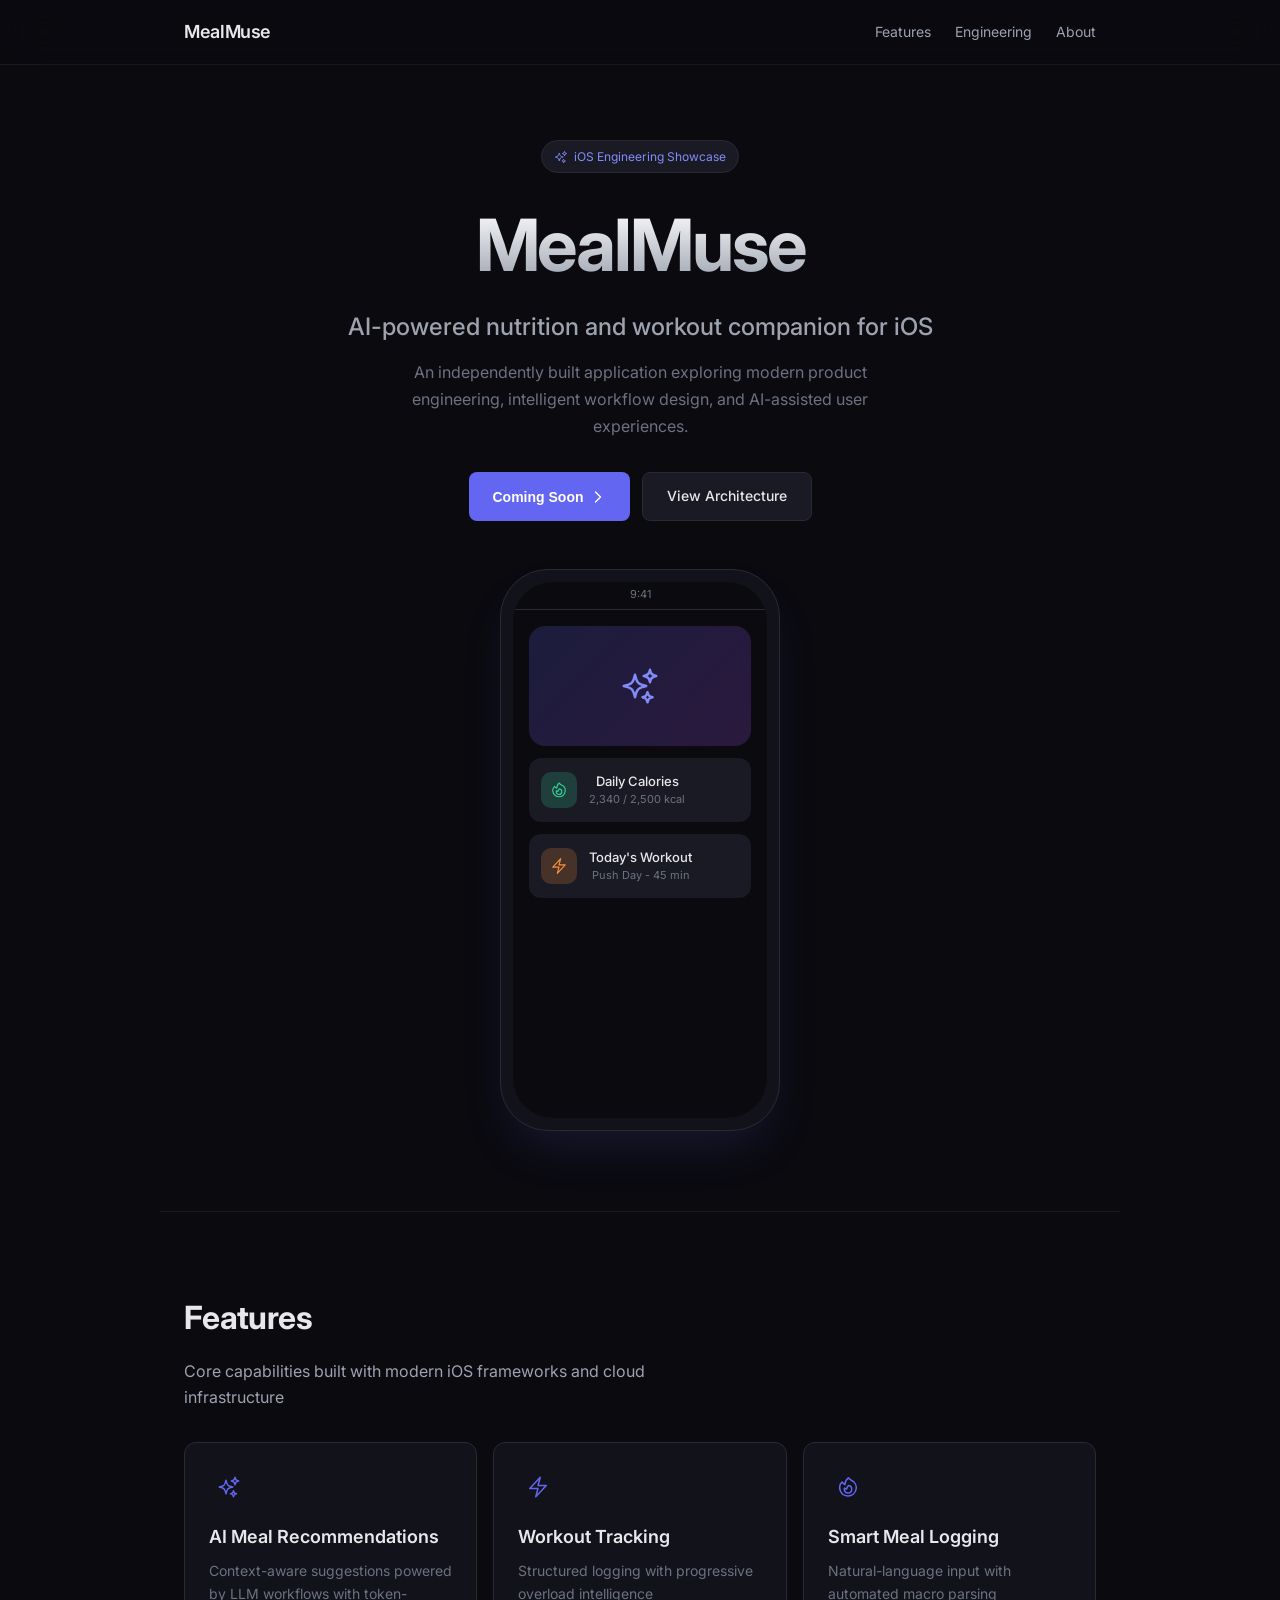
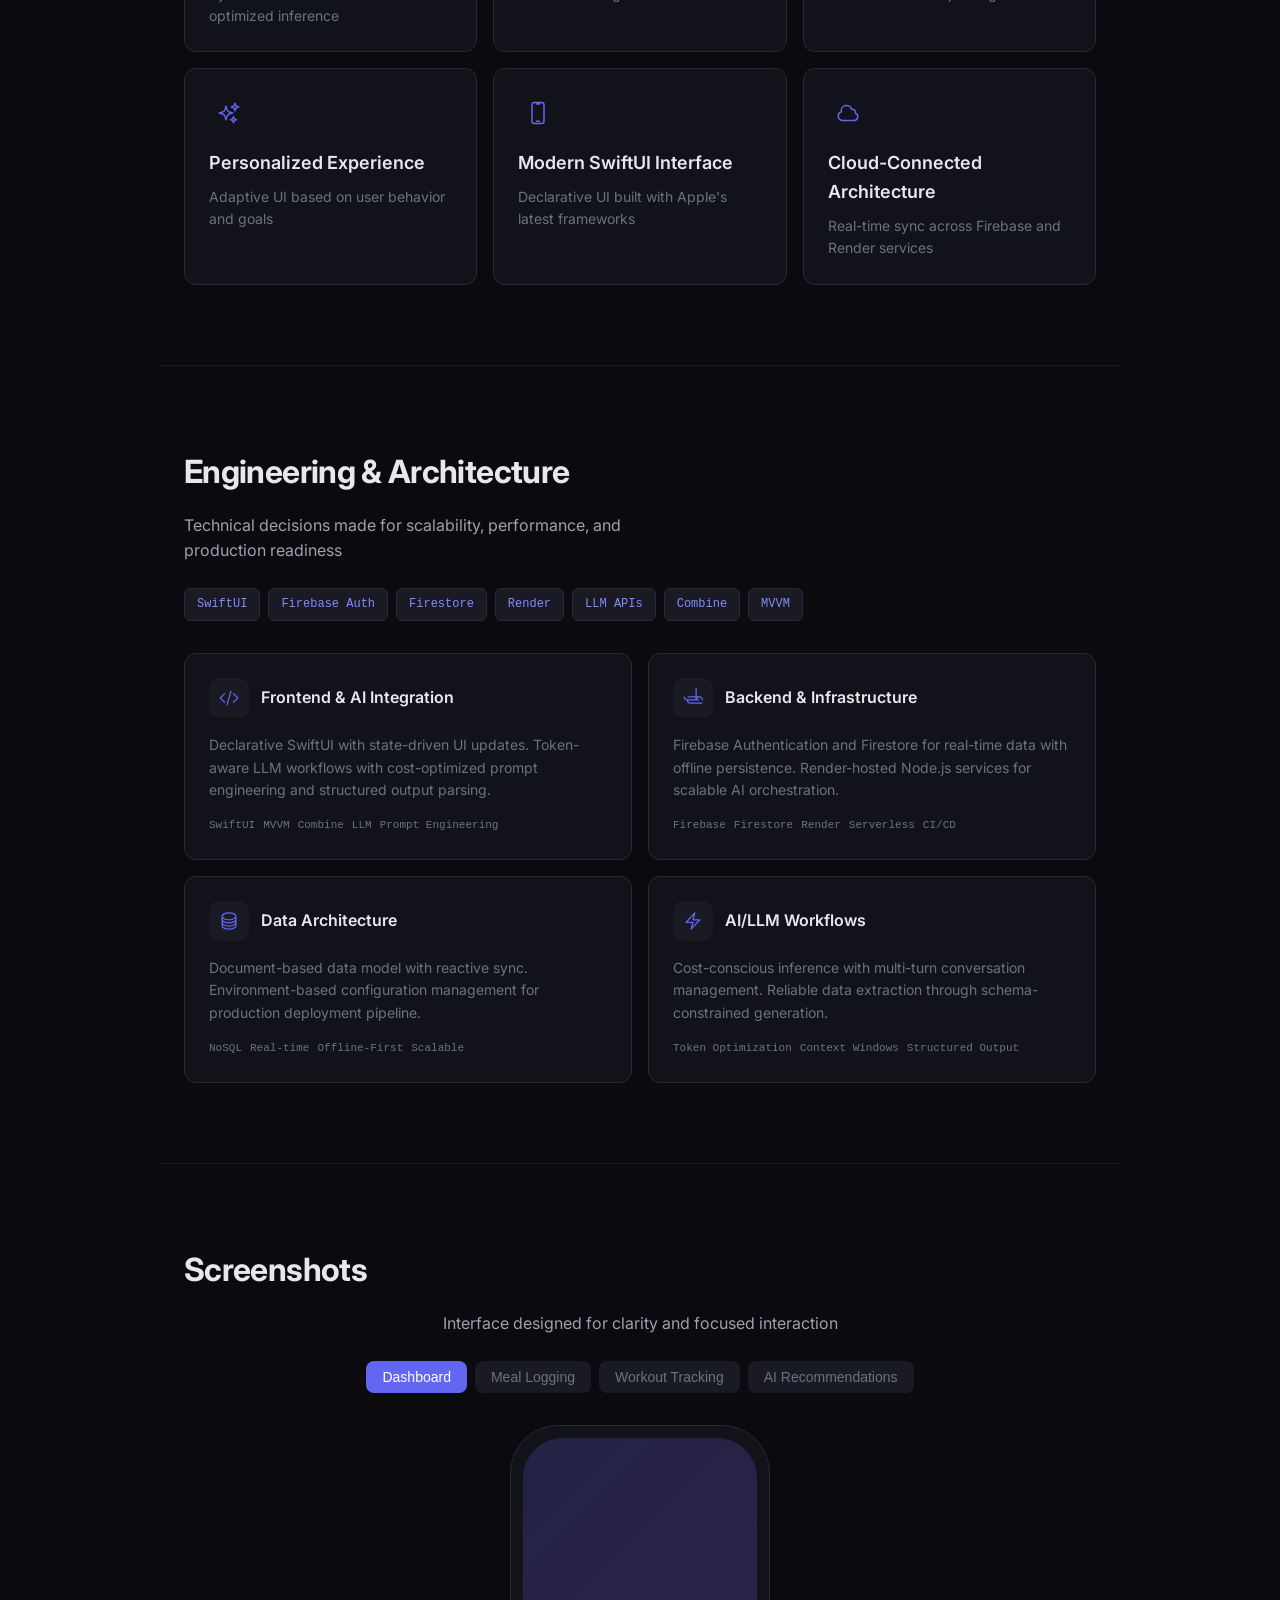
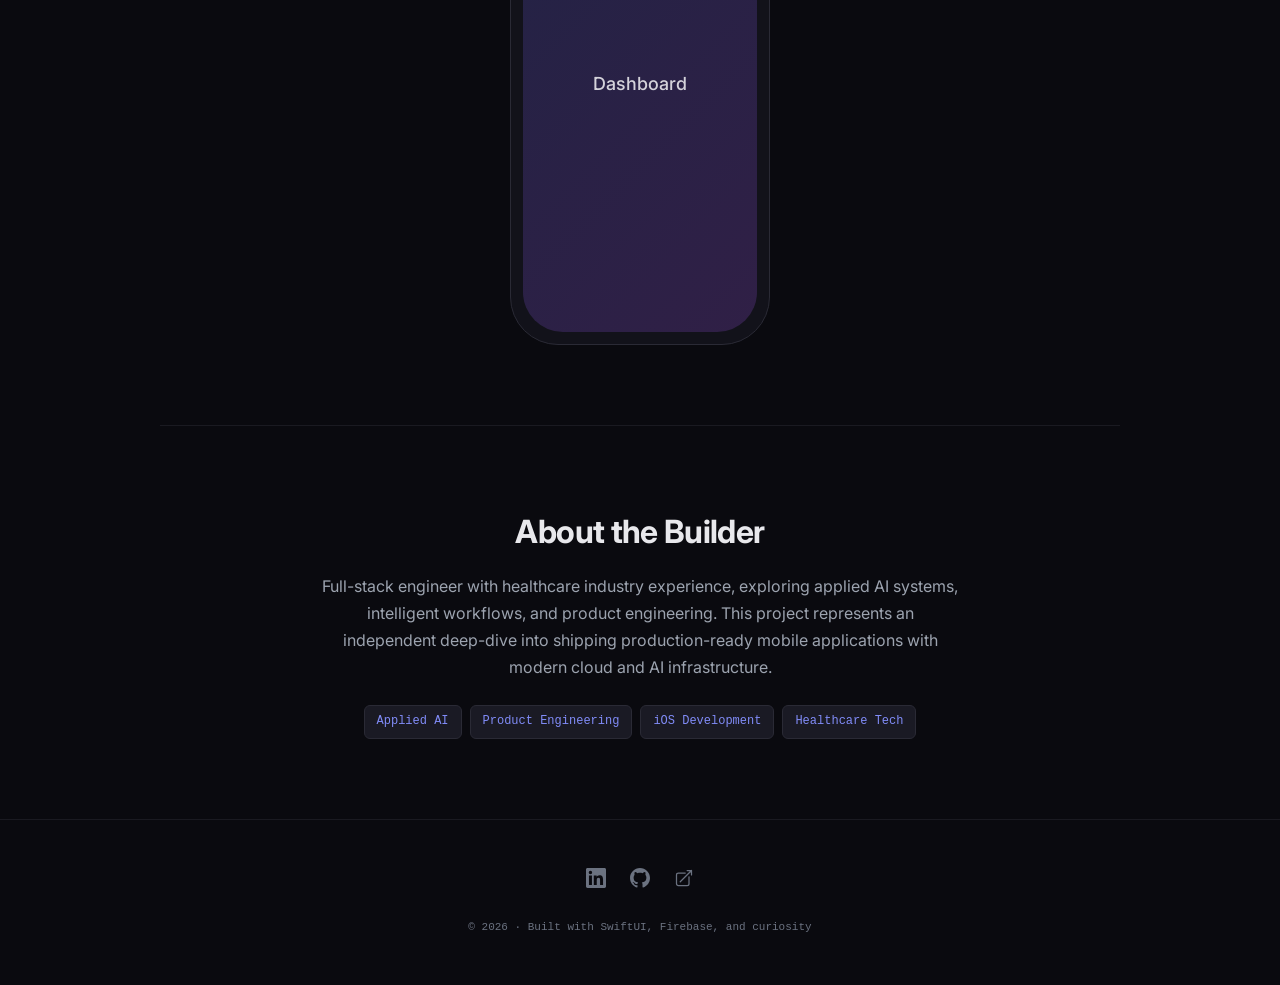
==== mealmuse-landing.html @ 0b4da457 "first commit" ====
<!DOCTYPE html>
<html lang="en">
<head>
    <meta charset="UTF-8">
    <meta name="viewport" content="width=device-width, initial-scale=1.0">
    <title>MealMuse — AI-Powered Nutrition & Workout Companion</title>
    <meta name="description" content="An independently built iOS application exploring modern product engineering, intelligent workflow design, and AI-assisted user experiences.">
    <link rel="preconnect" href="https://fonts.googleapis.com">
    <link rel="preconnect" href="https://fonts.gstatic.com" crossorigin>
    <link href="https://fonts.googleapis.com/css2?family=Inter:wght@400;500;600;700&display=swap" rel="stylesheet">
    <style>
        * {
            margin: 0;
            padding: 0;
            box-sizing: border-box;
        }

        :root {
            --bg-deep: #0A0A0F;
            --bg-surface: #12121A;
            --bg-elevated: #1A1A24;
            --border: #2A2A35;
            --border-hover: #3A3A45;
            --text-primary: #E8E8EC;
            --text-secondary: #9CA3AF;
            --text-muted: #6B7280;
            --accent: #6366F1;
            --accent-light: #818CF8;
            --accent-hover: #4F46E5;
        }

        html {
            scroll-behavior: smooth;
        }

        body {
            font-family: 'Inter', system-ui, -apple-system, sans-serif;
            background: var(--bg-deep);
            color: var(--text-primary);
            line-height: 1.6;
            -webkit-font-smoothing: antialiased;
        }

        /* Custom scrollbar */
        ::-webkit-scrollbar {
            width: 8px;
        }
        ::-webkit-scrollbar-track {
            background: var(--bg-deep);
        }
        ::-webkit-scrollbar-thumb {
            background: var(--border);
            border-radius: 4px;
        }
        ::-webkit-scrollbar-thumb:hover {
            background: var(--border-hover);
        }

        ::selection {
            background: rgba(99, 102, 241, 0.3);
            color: var(--text-primary);
        }

        /* Navigation */
        nav {
            position: fixed;
            top: 0;
            width: 100%;
            z-index: 100;
            background: rgba(10, 10, 15, 0.8);
            backdrop-filter: blur(20px);
            -webkit-backdrop-filter: blur(20px);
            border-bottom: 1px solid rgba(42, 42, 53, 0.5);
        }

        .nav-container {
            max-width: 960px;
            margin: 0 auto;
            padding: 0 24px;
            height: 64px;
            display: flex;
            align-items: center;
            justify-content: space-between;
        }

        .nav-logo {
            font-size: 18px;
            font-weight: 600;
            letter-spacing: -0.02em;
        }

        .nav-links {
            display: flex;
            gap: 24px;
        }

        .nav-links a {
            color: var(--text-secondary);
            text-decoration: none;
            font-size: 14px;
            transition: color 0.2s;
        }

        .nav-links a:hover {
            color: var(--text-primary);
        }

        /* Sections */
        section {
            padding: 80px 24px;
            max-width: 960px;
            margin: 0 auto;
        }

        .section-border {
            border-top: 1px solid rgba(42, 42, 53, 0.5);
        }

        /* Hero */
        .hero {
            padding-top: 140px;
            text-align: center;
        }

        .badge {
            display: inline-flex;
            align-items: center;
            gap: 6px;
            padding: 6px 12px;
            background: var(--bg-elevated);
            border: 1px solid var(--border);
            border-radius: 9999px;
            font-size: 12px;
            color: var(--accent-light);
            margin-bottom: 32px;
        }

        .badge svg {
            width: 14px;
            height: 14px;
        }

        h1 {
            font-size: clamp(40px, 8vw, 72px);
            font-weight: 700;
            line-height: 1.1;
            letter-spacing: -0.03em;
            margin-bottom: 24px;
            background: linear-gradient(to bottom, #fff, var(--text-secondary));
            -webkit-background-clip: text;
            -webkit-text-fill-color: transparent;
            background-clip: text;
        }

        h2 {
            font-size: clamp(24px, 5vw, 32px);
            font-weight: 700;
            margin-bottom: 16px;
            letter-spacing: -0.02em;
        }

        .subtitle {
            font-size: clamp(18px, 3vw, 24px);
            color: var(--text-secondary);
            margin-bottom: 12px;
            font-weight: 500;
        }

        .description {
            color: var(--text-muted);
            max-width: 480px;
            margin: 0 auto 32px;
            line-height: 1.7;
            font-size: 16px;
        }

        /* Buttons */
        .button-group {
            display: flex;
            gap: 12px;
            justify-content: center;
            flex-wrap: wrap;
            margin-bottom: 48px;
        }

        .btn-primary {
            display: inline-flex;
            align-items: center;
            gap: 6px;
            padding: 12px 24px;
            background: var(--accent);
            color: white;
            border: none;
            border-radius: 8px;
            font-size: 14px;
            font-weight: 600;
            cursor: pointer;
            transition: background 0.2s;
            text-decoration: none;
        }

        .btn-primary:hover {
            background: var(--accent-hover);
        }

        .btn-secondary {
            display: inline-flex;
            align-items: center;
            padding: 12px 24px;
            background: var(--bg-elevated);
            color: var(--text-primary);
            border: 1px solid var(--border);
            border-radius: 8px;
            font-size: 14px;
            font-weight: 500;
            text-decoration: none;
            transition: all 0.2s;
        }

        .btn-secondary:hover {
            background: var(--border);
        }

        /* iPhone Mockup */
        .phone-mockup {
            width: 280px;
            margin: 0 auto;
            position: relative;
        }

        .phone-frame {
            background: var(--bg-surface);
            border-radius: 48px;
            padding: 12px;
            border: 1px solid var(--border);
            box-shadow: 0 25px 50px -12px rgba(99, 102, 241, 0.15);
        }

        .phone-screen {
            background: var(--bg-deep);
            border-radius: 40px;
            overflow: hidden;
            aspect-ratio: 9/19;
            display: flex;
            flex-direction: column;
        }

        .phone-notch {
            height: 28px;
            display: flex;
            align-items: center;
            justify-content: center;
            border-bottom: 1px solid var(--border);
        }

        .phone-notch span {
            font-size: 11px;
            color: var(--text-muted);
        }

        .phone-content {
            flex: 1;
            padding: 16px;
            display: flex;
            flex-direction: column;
            gap: 12px;
        }

        .phone-card-large {
            height: 120px;
            background: linear-gradient(135deg, rgba(99, 102, 241, 0.2), rgba(168, 85, 247, 0.2));
            border-radius: 16px;
            display: flex;
            align-items: center;
            justify-content: center;
        }

        .phone-card-large svg {
            width: 40px;
            height: 40px;
            color: var(--accent-light);
        }

        .phone-card-small {
            height: 64px;
            background: var(--bg-elevated);
            border-radius: 12px;
            display: flex;
            align-items: center;
            padding: 0 12px;
            gap: 12px;
        }

        .phone-icon {
            width: 36px;
            height: 36px;
            border-radius: 10px;
            display: flex;
            align-items: center;
            justify-content: center;
        }

        .phone-icon.green {
            background: rgba(52, 211, 153, 0.2);
        }

        .phone-icon.green svg {
            color: #34D399;
        }

        .phone-icon.orange {
            background: rgba(251, 146, 60, 0.2);
        }

        .phone-icon.orange svg {
            color: #FB923C;
        }

        .phone-icon svg {
            width: 18px;
            height: 18px;
        }

        .phone-text div:first-child {
            font-size: 13px;
            font-weight: 500;
            color: var(--text-primary);
        }

        .phone-text div:last-child {
            font-size: 11px;
            color: var(--text-muted);
        }

        /* Features Grid */
        .features-grid {
            display: grid;
            grid-template-columns: repeat(auto-fit, minmax(280px, 1fr));
            gap: 16px;
            margin-top: 32px;
        }

        .feature-card {
            padding: 24px;
            background: var(--bg-surface);
            border: 1px solid var(--border);
            border-radius: 12px;
            transition: all 0.2s;
        }

        .feature-card:hover {
            background: var(--bg-elevated);
            border-color: var(--border-hover);
        }

        .feature-icon {
            width: 40px;
            height: 40px;
            display: flex;
            align-items: center;
            justify-content: center;
            color: var(--accent);
            margin-bottom: 16px;
        }

        .feature-icon svg {
            width: 24px;
            height: 24px;
        }

        .feature-card h3 {
            font-size: 18px;
            font-weight: 600;
            margin-bottom: 8px;
            color: var(--text-primary);
        }

        .feature-card p {
            font-size: 14px;
            color: var(--text-muted);
            line-height: 1.6;
        }

        /* Engineering Tags */
        .tags {
            display: flex;
            flex-wrap: wrap;
            gap: 8px;
            margin: 24px 0 32px;
        }

        .tag {
            padding: 6px 12px;
            background: var(--bg-elevated);
            border: 1px solid var(--border);
            border-radius: 6px;
            font-size: 12px;
            color: var(--accent-light);
            font-family: ui-monospace, SFMono-Regular, Menlo, Monaco, Consolas, monospace;
        }

        /* Architecture Cards */
        .arch-grid {
            display: grid;
            grid-template-columns: repeat(auto-fit, minmax(300px, 1fr));
            gap: 16px;
        }

        .arch-card {
            padding: 24px;
            background: var(--bg-surface);
            border: 1px solid var(--border);
            border-radius: 12px;
        }

        .arch-header {
            display: flex;
            align-items: center;
            gap: 12px;
            margin-bottom: 16px;
        }

        .arch-icon {
            width: 40px;
            height: 40px;
            background: var(--bg-elevated);
            border-radius: 10px;
            display: flex;
            align-items: center;
            justify-content: center;
            color: var(--accent);
        }

        .arch-icon svg {
            width: 20px;
            height: 20px;
        }

        .arch-card h3 {
            font-size: 16px;
            font-weight: 600;
        }

        .arch-card p {
            font-size: 14px;
            color: var(--text-muted);
            line-height: 1.6;
            margin-bottom: 16px;
        }

        .arch-tags {
            display: flex;
            flex-wrap: wrap;
            gap: 8px;
        }

        .arch-tags span {
            font-size: 11px;
            color: var(--text-muted);
            font-family: ui-monospace, SFMono-Regular, Menlo, Monaco, Consolas, monospace;
        }

        /* Screenshots */
        .screenshot-tabs {
            display: flex;
            flex-wrap: wrap;
            justify-content: center;
            gap: 8px;
            margin: 24px 0 32px;
        }

        .tab-btn {
            padding: 8px 16px;
            border-radius: 8px;
            font-size: 14px;
            cursor: pointer;
            transition: all 0.2s;
            border: none;
            background: var(--bg-elevated);
            color: var(--text-muted);
        }

        .tab-btn:hover {
            color: var(--text-primary);
        }

        .tab-btn.active {
            background: var(--accent);
            color: white;
        }

        .screenshot-display {
            width: 260px;
            margin: 0 auto;
        }

        .screenshot-display .phone-frame {
            box-shadow: none;
        }

        .screenshot-screen {
            background: var(--bg-deep);
            border-radius: 40px;
            aspect-ratio: 9/19;
            display: flex;
            align-items: center;
            justify-content: center;
            transition: all 0.3s;
        }

        .screenshot-label {
            font-size: 18px;
            font-weight: 500;
            color: rgba(255, 255, 255, 0.8);
        }

        /* About */
        .about-content {
            max-width: 640px;
            margin: 0 auto;
            text-align: center;
        }

        .about-tags {
            display: flex;
            flex-wrap: wrap;
            justify-content: center;
            gap: 8px;
            margin-top: 24px;
        }

        /* Footer */
        footer {
            padding: 48px 24px;
            border-top: 1px solid rgba(42, 42, 53, 0.5);
        }

        .footer-content {
            max-width: 960px;
            margin: 0 auto;
            display: flex;
            flex-direction: column;
            align-items: center;
            gap: 24px;
        }

        .footer-links {
            display: flex;
            gap: 24px;
        }

        .footer-links a {
            color: var(--text-muted);
            transition: color 0.2s;
        }

        .footer-links a:hover {
            color: var(--text-primary);
        }

        .footer-links svg {
            width: 20px;
            height: 20px;
        }

        .copyright {
            font-size: 11px;
            color: var(--text-muted);
            font-family: ui-monospace, SFMono-Regular, Menlo, Monaco, Consolas, monospace;
        }

        /* Animations */
        .fade-in {
            opacity: 0;
            transform: translateY(20px);
            animation: fadeInUp 0.6s ease forwards;
        }

        .fade-in-delay-1 { animation-delay: 0.1s; }
        .fade-in-delay-2 { animation-delay: 0.2s; }
        .fade-in-delay-3 { animation-delay: 0.3s; }
        .fade-in-delay-4 { animation-delay: 0.4s; }

        @keyframes fadeInUp {
            to {
                opacity: 1;
                transform: translateY(0);
            }
        }

        /* Scroll reveal */
        .reveal {
            opacity: 0;
            transform: translateY(30px);
            transition: all 0.6s ease;
        }

        .reveal.visible {
            opacity: 1;
            transform: translateY(0);
        }

        /* Responsive */
        @media (max-width: 640px) {
            .nav-links {
                display: none;
            }

            .features-grid {
                grid-template-columns: 1fr;
            }

            .arch-grid {
                grid-template-columns: 1fr;
            }

            .button-group {
                flex-direction: column;
                align-items: center;
            }

            .btn-primary, .btn-secondary {
                width: 100%;
                max-width: 280px;
                justify-content: center;
            }
        }
    </style>
</head>
<body>
    <!-- Navigation -->
    <nav>
        <div class="nav-container">
            <span class="nav-logo">MealMuse</span>
            <div class="nav-links">
                <a href="#features">Features</a>
                <a href="#engineering">Engineering</a>
                <a href="#about">About</a>
            </div>
        </div>
    </nav>

    <!-- Hero Section -->
    <section class="hero">
        <div class="badge fade-in">
            <svg xmlns="http://www.w3.org/2000/svg" fill="none" viewBox="0 0 24 24" stroke-width="1.5" stroke="currentColor">
                <path stroke-linecap="round" stroke-linejoin="round" d="M9.813 15.904L9 18.75l-.813-2.846a4.5 4.5 0 00-3.09-3.09L2.25 12l2.846-.813a4.5 4.5 0 003.09-3.09L9 5.25l.813 2.846a4.5 4.5 0 003.09 3.09L15.75 12l-2.846.813a4.5 4.5 0 00-3.09 3.09zM18.259 8.715L18 9.75l-.259-1.035a3.375 3.375 0 00-2.455-2.456L14.25 6l1.036-.259a3.375 3.375 0 002.455-2.456L18 2.25l.259 1.035a3.375 3.375 0 002.455 2.456L21.75 6l-1.036.259a3.375 3.375 0 00-2.455 2.456zM16.894 20.567L16.5 21.75l-.394-1.183a2.25 2.25 0 00-1.423-1.423L13.5 18.75l1.183-.394a2.25 2.25 0 001.423-1.423l.394-1.183.394 1.183a2.25 2.25 0 001.423 1.423l1.183.394-1.183.394a2.25 2.25 0 00-1.423 1.423z" />
            </svg>
            <span>iOS Engineering Showcase</span>
        </div>

        <h1 class="fade-in fade-in-delay-1">MealMuse</h1>

        <p class="subtitle fade-in fade-in-delay-2">AI-powered nutrition and workout companion for iOS</p>

        <p class="description fade-in fade-in-delay-3">
            An independently built application exploring modern product engineering, 
            intelligent workflow design, and AI-assisted user experiences.
        </p>

        <div class="button-group fade-in fade-in-delay-4">
            <button class="btn-primary">
                Coming Soon
                <svg xmlns="http://www.w3.org/2000/svg" fill="none" viewBox="0 0 24 24" stroke-width="2" stroke="currentColor" style="width:16px;height:16px;">
                    <path stroke-linecap="round" stroke-linejoin="round" d="M8.25 4.5l7.5 7.5-7.5 7.5" />
                </svg>
            </button>
            <a href="#engineering" class="btn-secondary">View Architecture</a>
        </div>

        <!-- iPhone Mockup -->
        <div class="phone-mockup fade-in fade-in-delay-4">
            <div class="phone-frame">
                <div class="phone-screen">
                    <div class="phone-notch">
                        <span>9:41</span>
                    </div>
                    <div class="phone-content">
                        <div class="phone-card-large">
                            <svg xmlns="http://www.w3.org/2000/svg" fill="none" viewBox="0 0 24 24" stroke-width="1.5" stroke="currentColor">
                                <path stroke-linecap="round" stroke-linejoin="round" d="M9.813 15.904L9 18.75l-.813-2.846a4.5 4.5 0 00-3.09-3.09L2.25 12l2.846-.813a4.5 4.5 0 003.09-3.09L9 5.25l.813 2.846a4.5 4.5 0 003.09 3.09L15.75 12l-2.846.813a4.5 4.5 0 00-3.09 3.09zM18.259 8.715L18 9.75l-.259-1.035a3.375 3.375 0 00-2.455-2.456L14.25 6l1.036-.259a3.375 3.375 0 002.455-2.456L18 2.25l.259 1.035a3.375 3.375 0 002.455 2.456L21.75 6l-1.036.259a3.375 3.375 0 00-2.455 2.456zM16.894 20.567L16.5 21.75l-.394-1.183a2.25 2.25 0 00-1.423-1.423L13.5 18.75l1.183-.394a2.25 2.25 0 001.423-1.423l.394-1.183.394 1.183a2.25 2.25 0 001.423 1.423l1.183.394-1.183.394a2.25 2.25 0 00-1.423 1.423z" />
                            </svg>
                        </div>
                        <div class="phone-card-small">
                            <div class="phone-icon green">
                                <svg xmlns="http://www.w3.org/2000/svg" fill="none" viewBox="0 0 24 24" stroke-width="1.5" stroke="currentColor">
                                    <path stroke-linecap="round" stroke-linejoin="round" d="M15.362 5.214A8.252 8.252 0 0112 21 8.25 8.25 0 016.038 7.048 8.287 8.287 0 009 9.6a8.983 8.983 0 013.361-6.867 8.21 8.21 0 003 2.48z" />
                                    <path stroke-linecap="round" stroke-linejoin="round" d="M12 18a3.75 3.75 0 00.495-7.467 5.99 5.99 0 00-1.925 3.546 5.974 5.974 0 01-2.133-1A3.75 3.75 0 0012 18z" />
                                </svg>
                            </div>
                            <div class="phone-text">
                                <div>Daily Calories</div>
                                <div>2,340 / 2,500 kcal</div>
                            </div>
                        </div>
                        <div class="phone-card-small">
                            <div class="phone-icon orange">
                                <svg xmlns="http://www.w3.org/2000/svg" fill="none" viewBox="0 0 24 24" stroke-width="1.5" stroke="currentColor">
                                    <path stroke-linecap="round" stroke-linejoin="round" d="M3.75 13.5l10.5-11.25L12 10.5h8.25L9.75 21.75 12 13.5H3.75z" />
                                </svg>
                            </div>
                            <div class="phone-text">
                                <div>Today's Workout</div>
                                <div>Push Day - 45 min</div>
                            </div>
                        </div>
                    </div>
                </div>
            </div>
        </div>
    </section>

    <!-- Features Section -->
    <section id="features" class="section-border reveal">
        <h2>Features</h2>
        <p style="color: var(--text-secondary); max-width: 480px;">
            Core capabilities built with modern iOS frameworks and cloud infrastructure
        </p>

        <div class="features-grid">
            <div class="feature-card">
                <div class="feature-icon">
                    <svg xmlns="http://www.w3.org/2000/svg" fill="none" viewBox="0 0 24 24" stroke-width="1.5" stroke="currentColor">
                        <path stroke-linecap="round" stroke-linejoin="round" d="M9.813 15.904L9 18.75l-.813-2.846a4.5 4.5 0 00-3.09-3.09L2.25 12l2.846-.813a4.5 4.5 0 003.09-3.09L9 5.25l.813 2.846a4.5 4.5 0 003.09 3.09L15.75 12l-2.846.813a4.5 4.5 0 00-3.09 3.09zM18.259 8.715L18 9.75l-.259-1.035a3.375 3.375 0 00-2.455-2.456L14.25 6l1.036-.259a3.375 3.375 0 002.455-2.456L18 2.25l.259 1.035a3.375 3.375 0 002.455 2.456L21.75 6l-1.036.259a3.375 3.375 0 00-2.455 2.456zM16.894 20.567L16.5 21.75l-.394-1.183a2.25 2.25 0 00-1.423-1.423L13.5 18.75l1.183-.394a2.25 2.25 0 001.423-1.423l.394-1.183.394 1.183a2.25 2.25 0 001.423 1.423l1.183.394-1.183.394a2.25 2.25 0 00-1.423 1.423z" />
                    </svg>
                </div>
                <h3>AI Meal Recommendations</h3>
                <p>Context-aware suggestions powered by LLM workflows with token-optimized inference</p>
            </div>

            <div class="feature-card">
                <div class="feature-icon">
                    <svg xmlns="http://www.w3.org/2000/svg" fill="none" viewBox="0 0 24 24" stroke-width="1.5" stroke="currentColor">
                        <path stroke-linecap="round" stroke-linejoin="round" d="M3.75 13.5l10.5-11.25L12 10.5h8.25L9.75 21.75 12 13.5H3.75z" />
                    </svg>
                </div>
                <h3>Workout Tracking</h3>
                <p>Structured logging with progressive overload intelligence</p>
            </div>

            <div class="feature-card">
                <div class="feature-icon">
                    <svg xmlns="http://www.w3.org/2000/svg" fill="none" viewBox="0 0 24 24" stroke-width="1.5" stroke="currentColor">
                        <path stroke-linecap="round" stroke-linejoin="round" d="M15.362 5.214A8.252 8.252 0 0112 21 8.25 8.25 0 016.038 7.048 8.287 8.287 0 009 9.6a8.983 8.983 0 013.361-6.867 8.21 8.21 0 003 2.48z" />
                        <path stroke-linecap="round" stroke-linejoin="round" d="M12 18a3.75 3.75 0 00.495-7.467 5.99 5.99 0 00-1.925 3.546 5.974 5.974 0 01-2.133-1A3.75 3.75 0 0012 18z" />
                    </svg>
                </div>
                <h3>Smart Meal Logging</h3>
                <p>Natural-language input with automated macro parsing</p>
            </div>

            <div class="feature-card">
                <div class="feature-icon">
                    <svg xmlns="http://www.w3.org/2000/svg" fill="none" viewBox="0 0 24 24" stroke-width="1.5" stroke="currentColor">
                        <path stroke-linecap="round" stroke-linejoin="round" d="M9.813 15.904L9 18.75l-.813-2.846a4.5 4.5 0 00-3.09-3.09L2.25 12l2.846-.813a4.5 4.5 0 003.09-3.09L9 5.25l.813 2.846a4.5 4.5 0 003.09 3.09L15.75 12l-2.846.813a4.5 4.5 0 00-3.09 3.09zM18.259 8.715L18 9.75l-.259-1.035a3.375 3.375 0 00-2.455-2.456L14.25 6l1.036-.259a3.375 3.375 0 002.455-2.456L18 2.25l.259 1.035a3.375 3.375 0 002.455 2.456L21.75 6l-1.036.259a3.375 3.375 0 00-2.455 2.456zM16.894 20.567L16.5 21.75l-.394-1.183a2.25 2.25 0 00-1.423-1.423L13.5 18.75l1.183-.394a2.25 2.25 0 001.423-1.423l.394-1.183.394 1.183a2.25 2.25 0 001.423 1.423l1.183.394-1.183.394a2.25 2.25 0 00-1.423 1.423z" />
                    </svg>
                </div>
                <h3>Personalized Experience</h3>
                <p>Adaptive UI based on user behavior and goals</p>
            </div>

            <div class="feature-card">
                <div class="feature-icon">
                    <svg xmlns="http://www.w3.org/2000/svg" fill="none" viewBox="0 0 24 24" stroke-width="1.5" stroke="currentColor">
                        <path stroke-linecap="round" stroke-linejoin="round" d="M10.5 1.5H8.25A2.25 2.25 0 006 3.75v16.5a2.25 2.25 0 002.25 2.25h7.5A2.25 2.25 0 0018 20.25V3.75a2.25 2.25 0 00-2.25-2.25H13.5m-3 0V3h3V1.5m-3 0h3m-3 18.75h3" />
                    </svg>
                </div>
                <h3>Modern SwiftUI Interface</h3>
                <p>Declarative UI built with Apple's latest frameworks</p>
            </div>

            <div class="feature-card">
                <div class="feature-icon">
                    <svg xmlns="http://www.w3.org/2000/svg" fill="none" viewBox="0 0 24 24" stroke-width="1.5" stroke="currentColor">
                        <path stroke-linecap="round" stroke-linejoin="round" d="M2.25 15a4.5 4.5 0 004.5 4.5H18a3.75 3.75 0 001.332-7.257 3 3 0 00-3.758-3.848 5.25 5.25 0 00-10.233 2.33A4.502 4.502 0 002.25 15z" />
                    </svg>
                </div>
                <h3>Cloud-Connected Architecture</h3>
                <p>Real-time sync across Firebase and Render services</p>
            </div>
        </div>
    </section>

    <!-- Engineering Section -->
    <section id="engineering" class="section-border reveal">
        <h2>Engineering & Architecture</h2>
        <p style="color: var(--text-secondary); max-width: 480px; margin-bottom: 24px;">
            Technical decisions made for scalability, performance, and production readiness
        </p>

        <div class="tags">
            <span class="tag">SwiftUI</span>
            <span class="tag">Firebase Auth</span>
            <span class="tag">Firestore</span>
            <span class="tag">Render</span>
            <span class="tag">LLM APIs</span>
            <span class="tag">Combine</span>
            <span class="tag">MVVM</span>
        </div>

        <div class="arch-grid">
            <div class="arch-card">
                <div class="arch-header">
                    <div class="arch-icon">
                        <svg xmlns="http://www.w3.org/2000/svg" fill="none" viewBox="0 0 24 24" stroke-width="1.5" stroke="currentColor">
                            <path stroke-linecap="round" stroke-linejoin="round" d="M17.25 6.75L22.5 12l-5.25 5.25m-10.5 0L1.5 12l5.25-5.25m7.5-3l-4.5 16.5" />
                        </svg>
                    </div>
                    <h3>Frontend & AI Integration</h3>
                </div>
                <p>Declarative SwiftUI with state-driven UI updates. Token-aware LLM workflows with cost-optimized prompt engineering and structured output parsing.</p>
                <div class="arch-tags">
                    <span>SwiftUI</span>
                    <span>MVVM</span>
                    <span>Combine</span>
                    <span>LLM</span>
                    <span>Prompt Engineering</span>
                </div>
            </div>

            <div class="arch-card">
                <div class="arch-header">
                    <div class="arch-icon">
                        <svg xmlns="http://www.w3.org/2000/svg" fill="none" viewBox="0 0 24 24" stroke-width="1.5" stroke="currentColor">
                            <path stroke-linecap="round" stroke-linejoin="round" d="M5.25 14.25h13.5m-13.5 0a3.75 3.75 0 01-3.75-3.75M5.25 14.25a3.75 3.75 0 003.75 3.75m0 0h13.5m-13.5 0a3.75 3.75 0 01-3.75-3.75m18 0a3.75 3.75 0 00-3.75-3.75m0 0h-13.5m13.5 0a3.75 3.75 0 00-3.75 3.75m0 0v-13.5" />
                        </svg>
                    </div>
                    <h3>Backend & Infrastructure</h3>
                </div>
                <p>Firebase Authentication and Firestore for real-time data with offline persistence. Render-hosted Node.js services for scalable AI orchestration.</p>
                <div class="arch-tags">
                    <span>Firebase</span>
                    <span>Firestore</span>
                    <span>Render</span>
                    <span>Serverless</span>
                    <span>CI/CD</span>
                </div>
            </div>

            <div class="arch-card">
                <div class="arch-header">
                    <div class="arch-icon">
                        <svg xmlns="http://www.w3.org/2000/svg" fill="none" viewBox="0 0 24 24" stroke-width="1.5" stroke="currentColor">
                            <path stroke-linecap="round" stroke-linejoin="round" d="M20.25 6.375c0 2.278-3.694 4.125-8.25 4.125S3.75 8.653 3.75 6.375m16.5 0c0-2.278-3.694-4.125-8.25-4.125S3.75 4.097 3.75 6.375m16.5 0v11.25c0 2.278-3.694 4.125-8.25 4.125s-8.25-1.847-8.25-4.125V6.375m16.5 0v3.75m-16.5-3.75v3.75m16.5 0v3.75C20.25 16.153 16.556 18 12 18s-8.25-1.847-8.25-4.125v-3.75m16.5 0c0 2.278-3.694 4.125-8.25 4.125s-8.25-1.847-8.25-4.125" />
                        </svg>
                    </div>
                    <h3>Data Architecture</h3>
                </div>
                <p>Document-based data model with reactive sync. Environment-based configuration management for production deployment pipeline.</p>
                <div class="arch-tags">
                    <span>NoSQL</span>
                    <span>Real-time</span>
                    <span>Offline-First</span>
                    <span>Scalable</span>
                </div>
            </div>

            <div class="arch-card">
                <div class="arch-header">
                    <div class="arch-icon">
                        <svg xmlns="http://www.w3.org/2000/svg" fill="none" viewBox="0 0 24 24" stroke-width="1.5" stroke="currentColor">
                            <path stroke-linecap="round" stroke-linejoin="round" d="M3.75 13.5l10.5-11.25L12 10.5h8.25L9.75 21.75 12 13.5H3.75z" />
                        </svg>
                    </div>
                    <h3>AI/LLM Workflows</h3>
                </div>
                <p>Cost-conscious inference with multi-turn conversation management. Reliable data extraction through schema-constrained generation.</p>
                <div class="arch-tags">
                    <span>Token Optimization</span>
                    <span>Context Windows</span>
                    <span>Structured Output</span>
                </div>
            </div>
        </div>
    </section>

    <!-- Screenshots Section -->
    <section class="section-border reveal">
        <h2>Screenshots</h2>
        <p style="color: var(--text-secondary); text-align: center; margin-bottom: 24px;">
            Interface designed for clarity and focused interaction
        </p>

        <div class="screenshot-tabs">
            <button class="tab-btn active" onclick="showScreenshot(0, this)">Dashboard</button>
            <button class="tab-btn" onclick="showScreenshot(1, this)">Meal Logging</button>
            <button class="tab-btn" onclick="showScreenshot(2, this)">Workout Tracking</button>
            <button class="tab-btn" onclick="showScreenshot(3, this)">AI Recommendations</button>
        </div>

        <div class="screenshot-display">
            <div class="phone-frame">
                <div id="screenshot-screen" class="screenshot-screen" style="background: linear-gradient(135deg, rgba(99, 102, 241, 0.2), rgba(168, 85, 247, 0.2));">
                    <span id="screenshot-label" class="screenshot-label">Dashboard</span>
                </div>
            </div>
        </div>
    </section>

    <!-- About Section -->
    <section id="about" class="section-border reveal">
        <div class="about-content">
            <h2>About the Builder</h2>
            <p style="color: var(--text-secondary); line-height: 1.7; margin-bottom: 24px;">
                Full-stack engineer with healthcare industry experience, exploring applied AI systems, 
                intelligent workflows, and product engineering. This project represents an independent 
                deep-dive into shipping production-ready mobile applications with modern cloud and AI infrastructure.
            </p>
            <div class="about-tags">
                <span class="tag">Applied AI</span>
                <span class="tag">Product Engineering</span>
                <span class="tag">iOS Development</span>
                <span class="tag">Healthcare Tech</span>
            </div>
        </div>
    </section>

    <!-- Footer -->
    <footer>
        <div class="footer-content">
            <div class="footer-links">
                <a href="#" aria-label="LinkedIn">
                    <svg xmlns="http://www.w3.org/2000/svg" fill="currentColor" viewBox="0 0 24 24">
                        <path d="M20.447 20.452h-3.554v-5.569c0-1.328-.027-3.037-1.852-3.037-1.853 0-2.136 1.445-2.136 2.939v5.667H9.351V9h3.414v1.561h.046c.477-.9 1.637-1.85 3.37-1.85 3.601 0 4.267 2.37 4.267 5.455v6.286zM5.337 7.433a2.062 2.062 0 01-2.063-2.065 2.064 2.064 0 112.063 2.065zm1.782 13.019H3.555V9h3.564v11.452zM22.225 0H1.771C.792 0 0 .774 0 1.729v20.542C0 23.227.792 24 1.771 24h20.451C23.2 24 24 23.227 24 22.271V1.729C24 .774 23.2 0 22.222 0h.003z"/>
                    </svg>
                </a>
                <a href="#" aria-label="GitHub">
                    <svg xmlns="http://www.w3.org/2000/svg" fill="currentColor" viewBox="0 0 24 24">
                        <path d="M12 0c-6.626 0-12 5.373-12 12 0 5.302 3.438 9.8 8.207 11.387.599.111.793-.261.793-.577v-2.234c-3.338.726-4.033-1.416-4.033-1.416-.546-1.387-1.333-1.756-1.333-1.756-1.089-.745.083-.729.083-.729 1.205.084 1.839 1.237 1.839 1.237 1.07 1.834 2.807 1.304 3.492.997.107-.775.418-1.305.762-1.604-2.665-.305-5.467-1.334-5.467-5.931 0-1.311.469-2.381 1.236-3.221-.124-.303-.535-1.524.117-3.176 0 0 1.008-.322 3.301 1.23.957-.266 1.983-.399 3.003-.404 1.02.005 2.047.138 3.006.404 2.291-1.552 3.297-1.23 3.297-1.23.653 1.653.242 2.874.118 3.176.77.84 1.235 1.911 1.235 3.221 0 4.609-2.807 5.624-5.479 5.921.43.372.823 1.102.823 2.222v3.293c0 .319.192.694.801.576 4.765-1.589 8.199-6.086 8.199-11.386 0-6.627-5.373-12-12-12z"/>
                    </svg>
                </a>
                <a href="#" aria-label="External Link">
                    <svg xmlns="http://www.w3.org/2000/svg" fill="none" viewBox="0 0 24 24" stroke-width="1.5" stroke="currentColor">
                        <path stroke-linecap="round" stroke-linejoin="round" d="M13.5 6H5.25A2.25 2.25 0 003 8.25v10.5A2.25 2.25 0 005.25 21h10.5A2.25 2.25 0 0018 18.75V10.5m-10.5 6L21 3m0 0h-5.25M21 3v5.25" />
                    </svg>
                </a>
            </div>
            <p class="copyright">© 2026 · Built with SwiftUI, Firebase, and curiosity</p>
        </div>
    </footer>

    <script>
        // Scroll reveal animation
        const observerOptions = {
            threshold: 0.1,
            rootMargin: '0px 0px -50px 0px'
        };

        const observer = new IntersectionObserver((entries) => {
            entries.forEach(entry => {
                if (entry.isIntersecting) {
                    entry.target.classList.add('visible');
                }
            });
        }, observerOptions);

        document.querySelectorAll('.reveal').forEach(el => observer.observe(el));

        // Screenshot tabs
        const screenshotColors = [
            'linear-gradient(135deg, rgba(99, 102, 241, 0.2), rgba(168, 85, 247, 0.2))',
            'linear-gradient(135deg, rgba(52, 211, 153, 0.2), rgba(20, 184, 166, 0.2))',
            'linear-gradient(135deg, rgba(251, 146, 60, 0.2), rgba(239, 68, 68, 0.2))',
            'linear-gradient(135deg, rgba(59, 130, 246, 0.2), rgba(99, 102, 241, 0.2))'
        ];

        const screenshotLabels = ['Dashboard', 'Meal Logging', 'Workout Tracking', 'AI Recommendations'];

        function showScreenshot(index, btn) {
            document.querySelectorAll('.tab-btn').forEach(b => b.classList.remove('active'));
            btn.classList.add('active');

            const screen = document.getElementById('screenshot-screen');
            const label = document.getElementById('screenshot-label');

            screen.style.background = screenshotColors[index];
            label.textContent = screenshotLabels[index];
        }
    </script>
</body>
</html>
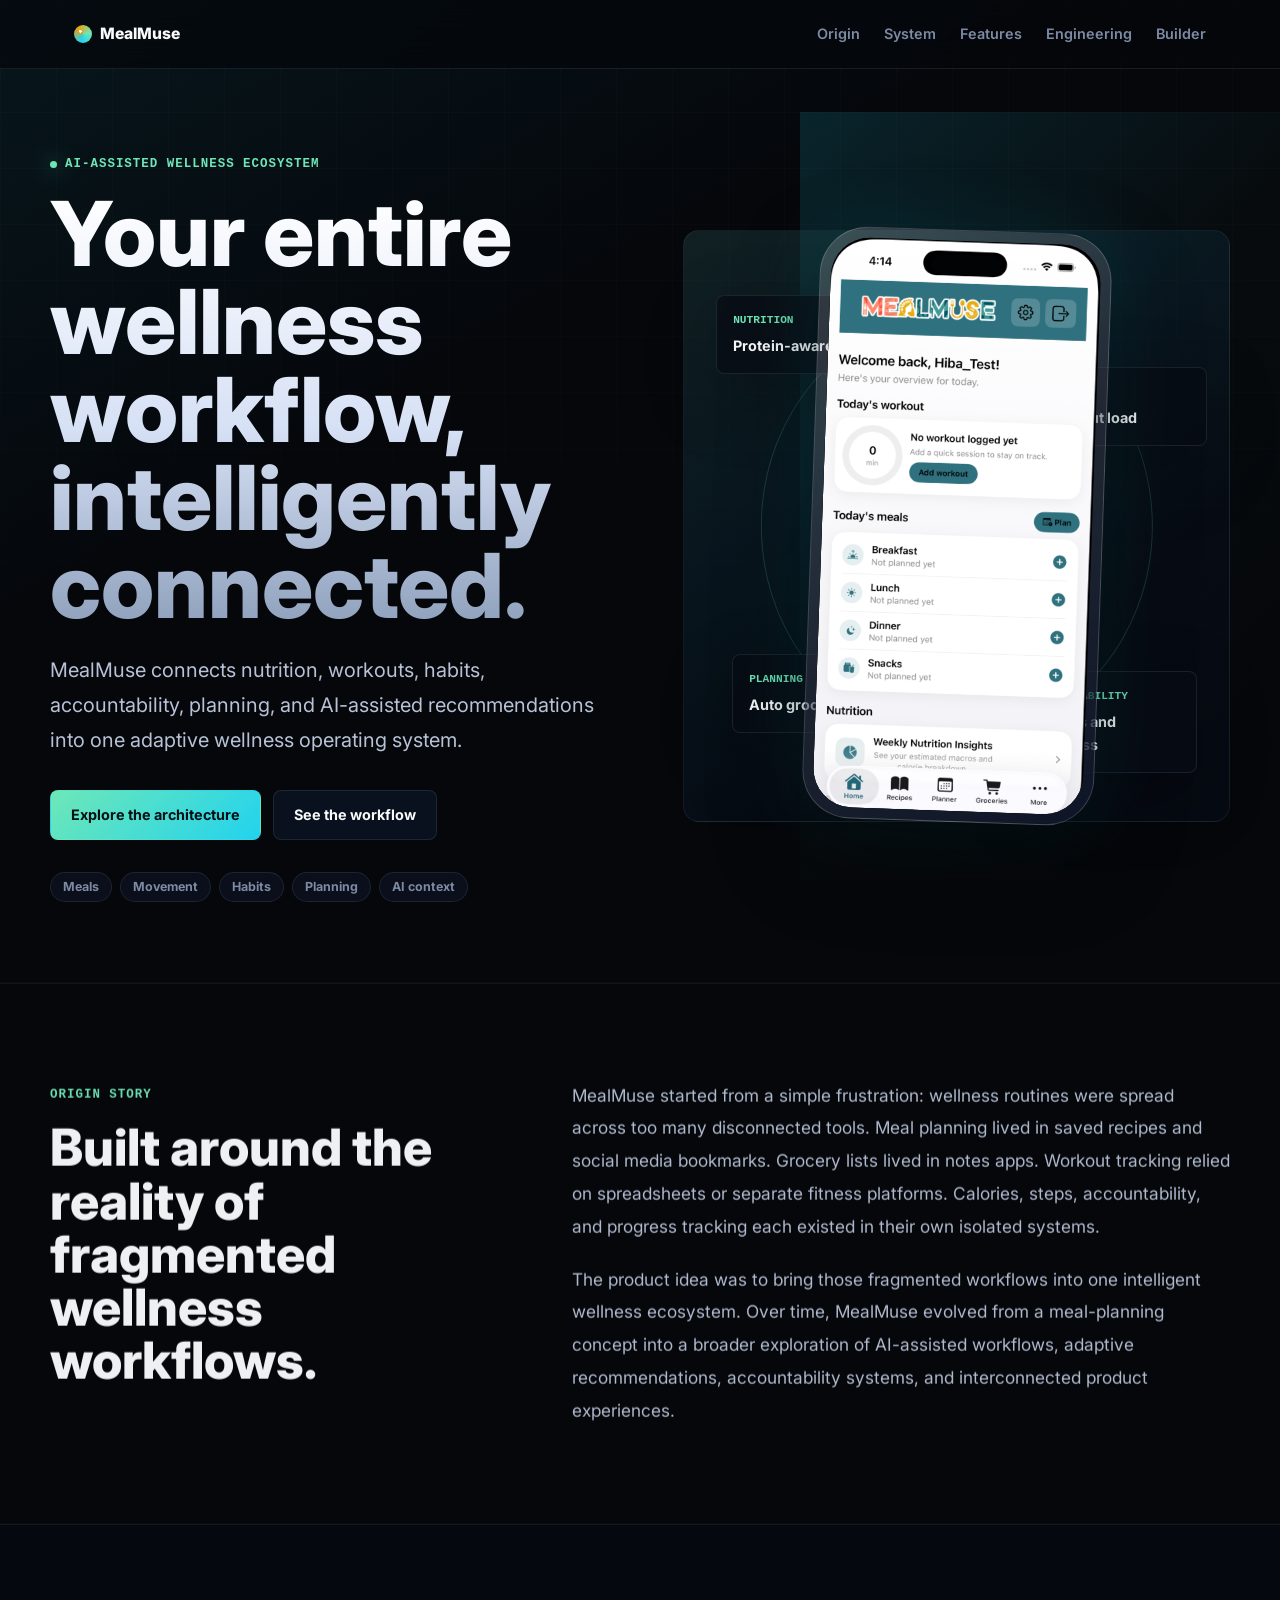
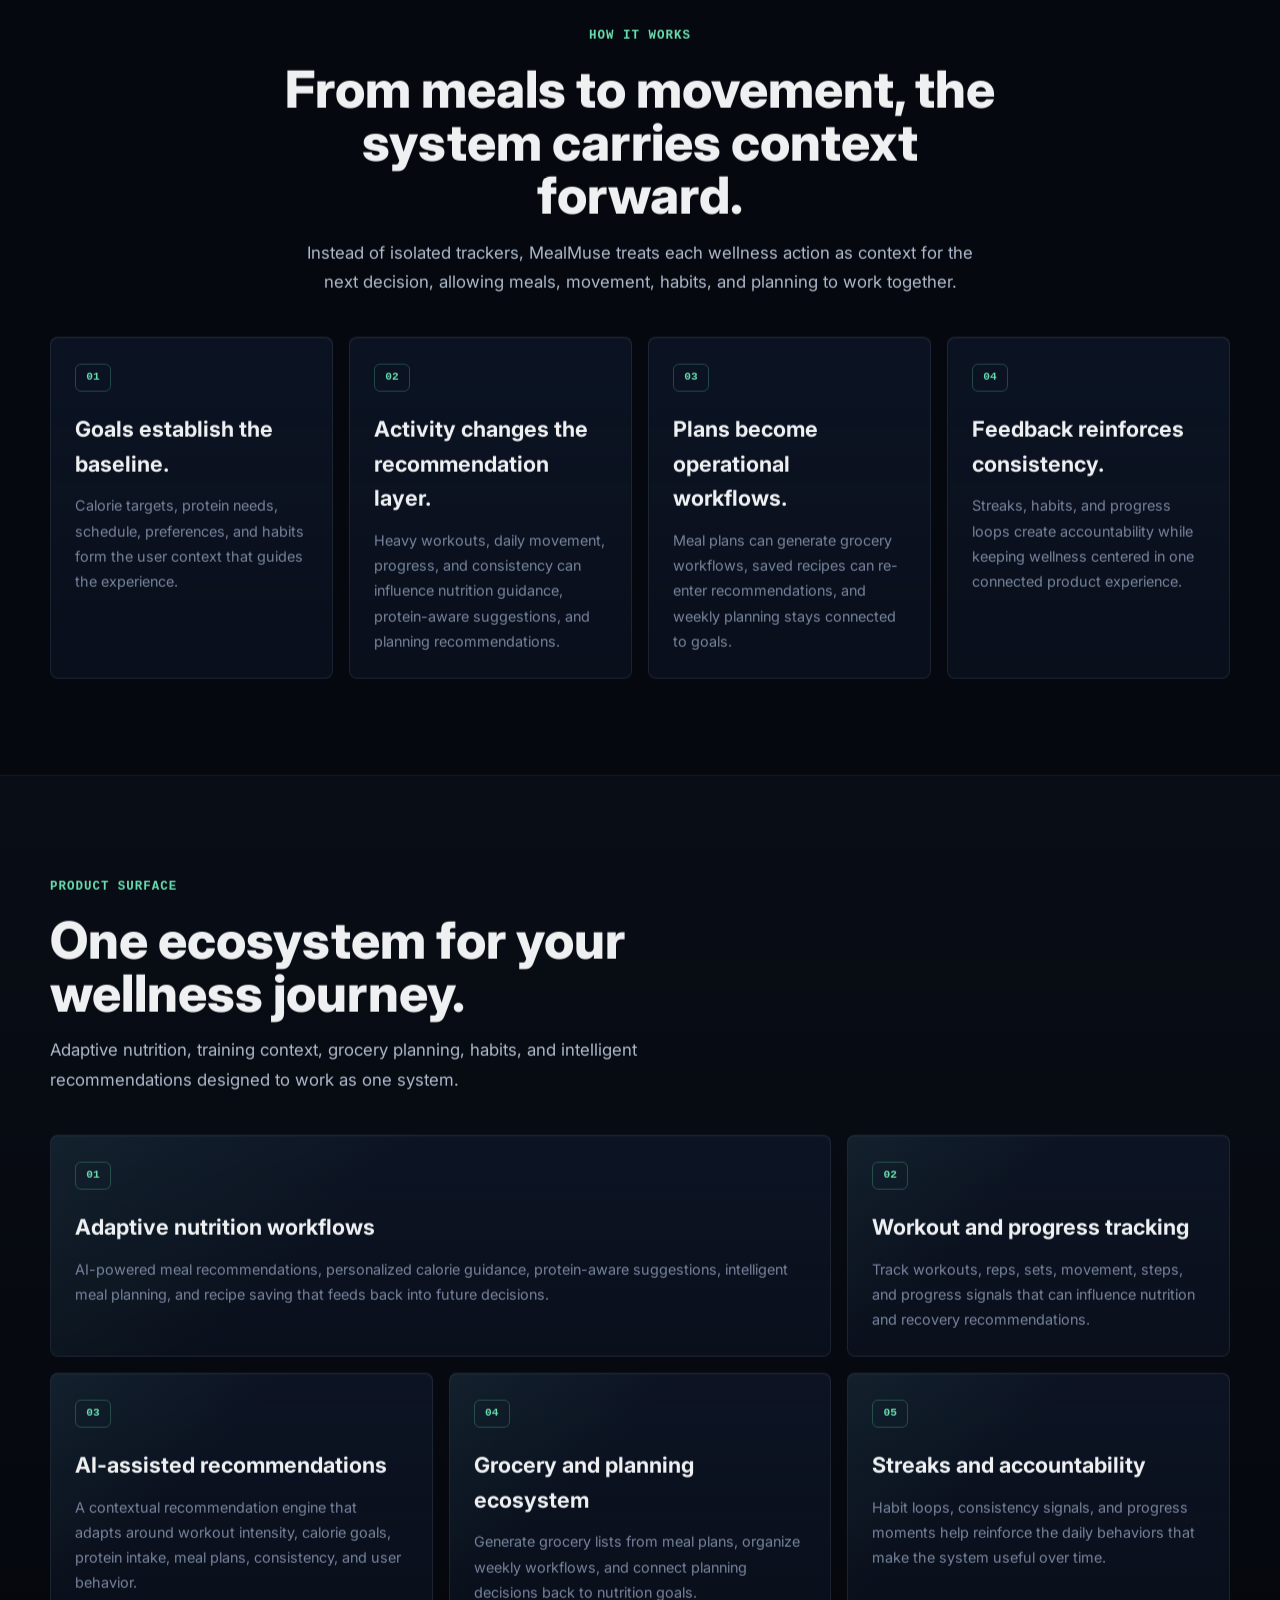
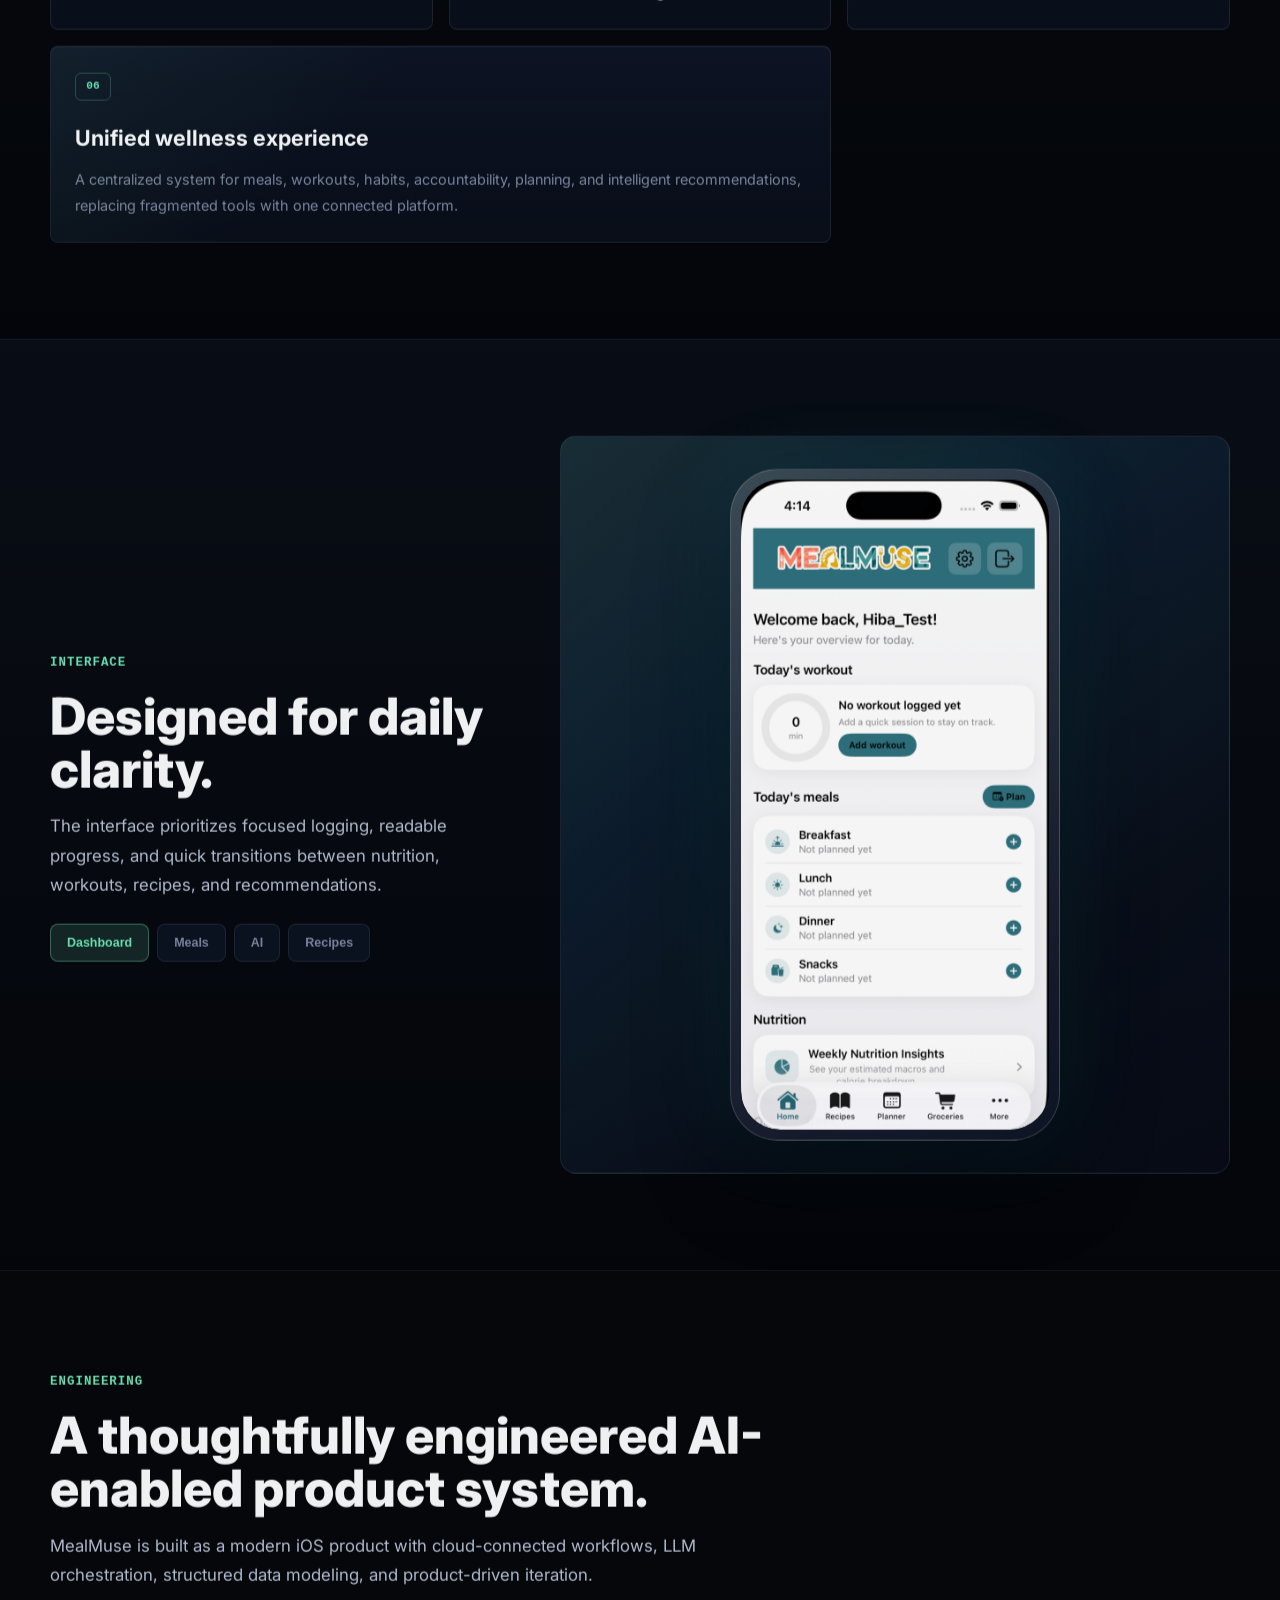
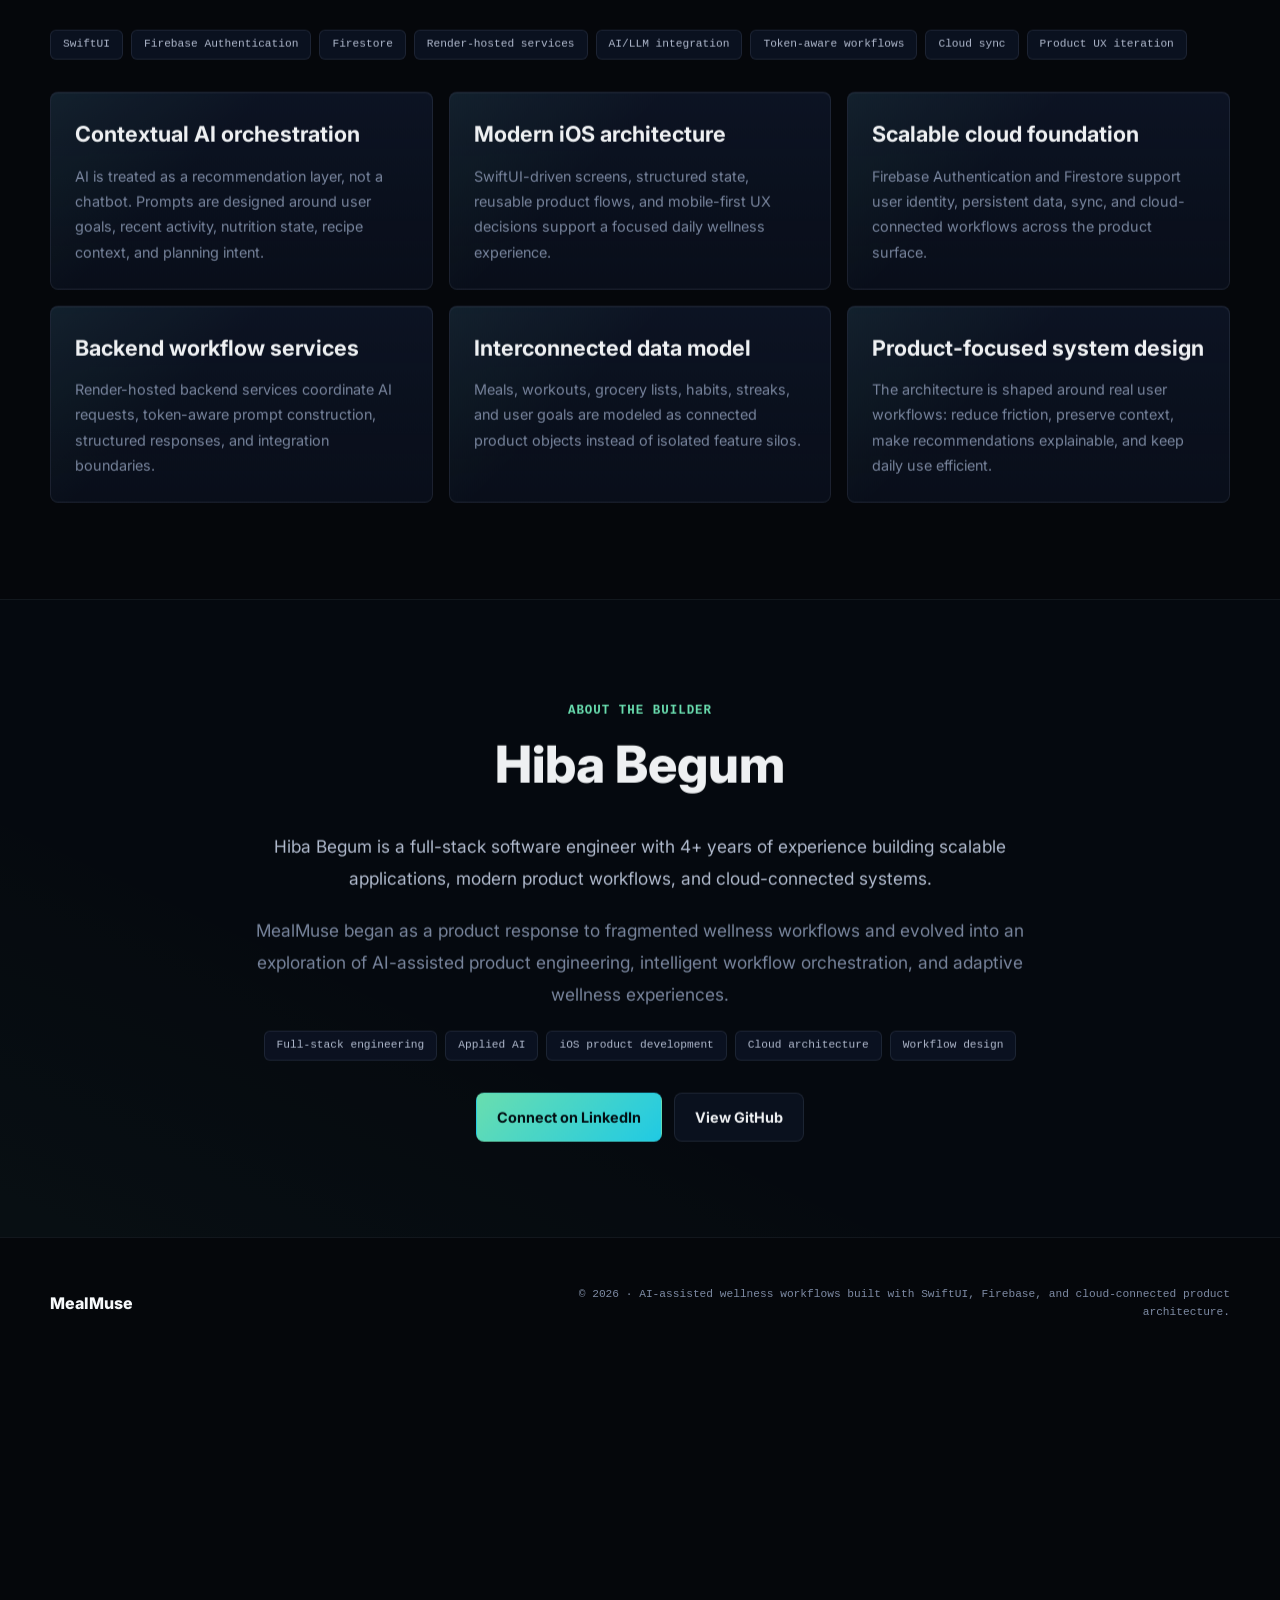
==== commit d3064adf: "updating the landing page" ====
--- a/mealmuse-landing.html
+++ b/mealmuse-landing.html
@@ -3,979 +3,12 @@
 <head>
     <meta charset="UTF-8">
     <meta name="viewport" content="width=device-width, initial-scale=1.0">
-    <title>MealMuse — AI-Powered Nutrition & Workout Companion</title>
-    <meta name="description" content="An independently built iOS application exploring modern product engineering, intelligent workflow design, and AI-assisted user experiences.">
-    <link rel="preconnect" href="https://fonts.googleapis.com">
-    <link rel="preconnect" href="https://fonts.gstatic.com" crossorigin>
-    <link href="https://fonts.googleapis.com/css2?family=Inter:wght@400;500;600;700&display=swap" rel="stylesheet">
-    <style>
-        * {
-            margin: 0;
-            padding: 0;
-            box-sizing: border-box;
-        }
-
-        :root {
-            --bg-deep: #0A0A0F;
-            --bg-surface: #12121A;
-            --bg-elevated: #1A1A24;
-            --border: #2A2A35;
-            --border-hover: #3A3A45;
-            --text-primary: #E8E8EC;
-            --text-secondary: #9CA3AF;
-            --text-muted: #6B7280;
-            --accent: #6366F1;
-            --accent-light: #818CF8;
-            --accent-hover: #4F46E5;
-        }
-
-        html {
-            scroll-behavior: smooth;
-        }
-
-        body {
-            font-family: 'Inter', system-ui, -apple-system, sans-serif;
-            background: var(--bg-deep);
-            color: var(--text-primary);
-            line-height: 1.6;
-            -webkit-font-smoothing: antialiased;
-        }
-
-        /* Custom scrollbar */
-        ::-webkit-scrollbar {
-            width: 8px;
-        }
-        ::-webkit-scrollbar-track {
-            background: var(--bg-deep);
-        }
-        ::-webkit-scrollbar-thumb {
-            background: var(--border);
-            border-radius: 4px;
-        }
-        ::-webkit-scrollbar-thumb:hover {
-            background: var(--border-hover);
-        }
-
-        ::selection {
-            background: rgba(99, 102, 241, 0.3);
-            color: var(--text-primary);
-        }
-
-        /* Navigation */
-        nav {
-            position: fixed;
-            top: 0;
-            width: 100%;
-            z-index: 100;
-            background: rgba(10, 10, 15, 0.8);
-            backdrop-filter: blur(20px);
-            -webkit-backdrop-filter: blur(20px);
-            border-bottom: 1px solid rgba(42, 42, 53, 0.5);
-        }
-
-        .nav-container {
-            max-width: 960px;
-            margin: 0 auto;
-            padding: 0 24px;
-            height: 64px;
-            display: flex;
-            align-items: center;
-            justify-content: space-between;
-        }
-
-        .nav-logo {
-            font-size: 18px;
-            font-weight: 600;
-            letter-spacing: -0.02em;
-        }
-
-        .nav-links {
-            display: flex;
-            gap: 24px;
-        }
-
-        .nav-links a {
-            color: var(--text-secondary);
-            text-decoration: none;
-            font-size: 14px;
-            transition: color 0.2s;
-        }
-
-        .nav-links a:hover {
-            color: var(--text-primary);
-        }
-
-        /* Sections */
-        section {
-            padding: 80px 24px;
-            max-width: 960px;
-            margin: 0 auto;
-        }
-
-        .section-border {
-            border-top: 1px solid rgba(42, 42, 53, 0.5);
-        }
-
-        /* Hero */
-        .hero {
-            padding-top: 140px;
-            text-align: center;
-        }
-
-        .badge {
-            display: inline-flex;
-            align-items: center;
-            gap: 6px;
-            padding: 6px 12px;
-            background: var(--bg-elevated);
-            border: 1px solid var(--border);
-            border-radius: 9999px;
-            font-size: 12px;
-            color: var(--accent-light);
-            margin-bottom: 32px;
-        }
-
-        .badge svg {
-            width: 14px;
-            height: 14px;
-        }
-
-        h1 {
-            font-size: clamp(40px, 8vw, 72px);
-            font-weight: 700;
-            line-height: 1.1;
-            letter-spacing: -0.03em;
-            margin-bottom: 24px;
-            background: linear-gradient(to bottom, #fff, var(--text-secondary));
-            -webkit-background-clip: text;
-            -webkit-text-fill-color: transparent;
-            background-clip: text;
-        }
-
-        h2 {
-            font-size: clamp(24px, 5vw, 32px);
-            font-weight: 700;
-            margin-bottom: 16px;
-            letter-spacing: -0.02em;
-        }
-
-        .subtitle {
-            font-size: clamp(18px, 3vw, 24px);
-            color: var(--text-secondary);
-            margin-bottom: 12px;
-            font-weight: 500;
-        }
-
-        .description {
-            color: var(--text-muted);
-            max-width: 480px;
-            margin: 0 auto 32px;
-            line-height: 1.7;
-            font-size: 16px;
-        }
-
-        /* Buttons */
-        .button-group {
-            display: flex;
-            gap: 12px;
-            justify-content: center;
-            flex-wrap: wrap;
-            margin-bottom: 48px;
-        }
-
-        .btn-primary {
-            display: inline-flex;
-            align-items: center;
-            gap: 6px;
-            padding: 12px 24px;
-            background: var(--accent);
-            color: white;
-            border: none;
-            border-radius: 8px;
-            font-size: 14px;
-            font-weight: 600;
-            cursor: pointer;
-            transition: background 0.2s;
-            text-decoration: none;
-        }
-
-        .btn-primary:hover {
-            background: var(--accent-hover);
-        }
-
-        .btn-secondary {
-            display: inline-flex;
-            align-items: center;
-            padding: 12px 24px;
-            background: var(--bg-elevated);
-            color: var(--text-primary);
-            border: 1px solid var(--border);
-            border-radius: 8px;
-            font-size: 14px;
-            font-weight: 500;
-            text-decoration: none;
-            transition: all 0.2s;
-        }
-
-        .btn-secondary:hover {
-            background: var(--border);
-        }
-
-        /* iPhone Mockup */
-        .phone-mockup {
-            width: 280px;
-            margin: 0 auto;
-            position: relative;
-        }
-
-        .phone-frame {
-            background: var(--bg-surface);
-            border-radius: 48px;
-            padding: 12px;
-            border: 1px solid var(--border);
-            box-shadow: 0 25px 50px -12px rgba(99, 102, 241, 0.15);
-        }
-
-        .phone-screen {
-            background: var(--bg-deep);
-            border-radius: 40px;
-            overflow: hidden;
-            aspect-ratio: 9/19;
-            display: flex;
-            flex-direction: column;
-        }
-
-        .phone-notch {
-            height: 28px;
-            display: flex;
-            align-items: center;
-            justify-content: center;
-            border-bottom: 1px solid var(--border);
-        }
-
-        .phone-notch span {
-            font-size: 11px;
-            color: var(--text-muted);
-        }
-
-        .phone-content {
-            flex: 1;
-            padding: 16px;
-            display: flex;
-            flex-direction: column;
-            gap: 12px;
-        }
-
-        .phone-card-large {
-            height: 120px;
-            background: linear-gradient(135deg, rgba(99, 102, 241, 0.2), rgba(168, 85, 247, 0.2));
-            border-radius: 16px;
-            display: flex;
-            align-items: center;
-            justify-content: center;
-        }
-
-        .phone-card-large svg {
-            width: 40px;
-            height: 40px;
-            color: var(--accent-light);
-        }
-
-        .phone-card-small {
-            height: 64px;
-            background: var(--bg-elevated);
-            border-radius: 12px;
-            display: flex;
-            align-items: center;
-            padding: 0 12px;
-            gap: 12px;
-        }
-
-        .phone-icon {
-            width: 36px;
-            height: 36px;
-            border-radius: 10px;
-            display: flex;
-            align-items: center;
-            justify-content: center;
-        }
-
-        .phone-icon.green {
-            background: rgba(52, 211, 153, 0.2);
-        }
-
-        .phone-icon.green svg {
-            color: #34D399;
-        }
-
-        .phone-icon.orange {
-            background: rgba(251, 146, 60, 0.2);
-        }
-
-        .phone-icon.orange svg {
-            color: #FB923C;
-        }
-
-        .phone-icon svg {
-            width: 18px;
-            height: 18px;
-        }
-
-        .phone-text div:first-child {
-            font-size: 13px;
-            font-weight: 500;
-            color: var(--text-primary);
-        }
-
-        .phone-text div:last-child {
-            font-size: 11px;
-            color: var(--text-muted);
-        }
-
-        /* Features Grid */
-        .features-grid {
-            display: grid;
-            grid-template-columns: repeat(auto-fit, minmax(280px, 1fr));
-            gap: 16px;
-            margin-top: 32px;
-        }
-
-        .feature-card {
-            padding: 24px;
-            background: var(--bg-surface);
-            border: 1px solid var(--border);
-            border-radius: 12px;
-            transition: all 0.2s;
-        }
-
-        .feature-card:hover {
-            background: var(--bg-elevated);
-            border-color: var(--border-hover);
-        }
-
-        .feature-icon {
-            width: 40px;
-            height: 40px;
-            display: flex;
-            align-items: center;
-            justify-content: center;
-            color: var(--accent);
-            margin-bottom: 16px;
-        }
-
-        .feature-icon svg {
-            width: 24px;
-            height: 24px;
-        }
-
-        .feature-card h3 {
-            font-size: 18px;
-            font-weight: 600;
-            margin-bottom: 8px;
-            color: var(--text-primary);
-        }
-
-        .feature-card p {
-            font-size: 14px;
-            color: var(--text-muted);
-            line-height: 1.6;
-        }
-
-        /* Engineering Tags */
-        .tags {
-            display: flex;
-            flex-wrap: wrap;
-            gap: 8px;
-            margin: 24px 0 32px;
-        }
-
-        .tag {
-            padding: 6px 12px;
-            background: var(--bg-elevated);
-            border: 1px solid var(--border);
-            border-radius: 6px;
-            font-size: 12px;
-            color: var(--accent-light);
-            font-family: ui-monospace, SFMono-Regular, Menlo, Monaco, Consolas, monospace;
-        }
-
-        /* Architecture Cards */
-        .arch-grid {
-            display: grid;
-            grid-template-columns: repeat(auto-fit, minmax(300px, 1fr));
-            gap: 16px;
-        }
-
-        .arch-card {
-            padding: 24px;
-            background: var(--bg-surface);
-            border: 1px solid var(--border);
-            border-radius: 12px;
-        }
-
-        .arch-header {
-            display: flex;
-            align-items: center;
-            gap: 12px;
-            margin-bottom: 16px;
-        }
-
-        .arch-icon {
-            width: 40px;
-            height: 40px;
-            background: var(--bg-elevated);
-            border-radius: 10px;
-            display: flex;
-            align-items: center;
-            justify-content: center;
-            color: var(--accent);
-        }
-
-        .arch-icon svg {
-            width: 20px;
-            height: 20px;
-        }
-
-        .arch-card h3 {
-            font-size: 16px;
-            font-weight: 600;
-        }
-
-        .arch-card p {
-            font-size: 14px;
-            color: var(--text-muted);
-            line-height: 1.6;
-            margin-bottom: 16px;
-        }
-
-        .arch-tags {
-            display: flex;
-            flex-wrap: wrap;
-            gap: 8px;
-        }
-
-        .arch-tags span {
-            font-size: 11px;
-            color: var(--text-muted);
-            font-family: ui-monospace, SFMono-Regular, Menlo, Monaco, Consolas, monospace;
-        }
-
-        /* Screenshots */
-        .screenshot-tabs {
-            display: flex;
-            flex-wrap: wrap;
-            justify-content: center;
-            gap: 8px;
-            margin: 24px 0 32px;
-        }
-
-        .tab-btn {
-            padding: 8px 16px;
-            border-radius: 8px;
-            font-size: 14px;
-            cursor: pointer;
-            transition: all 0.2s;
-            border: none;
-            background: var(--bg-elevated);
-            color: var(--text-muted);
-        }
-
-        .tab-btn:hover {
-            color: var(--text-primary);
-        }
-
-        .tab-btn.active {
-            background: var(--accent);
-            color: white;
-        }
-
-        .screenshot-display {
-            width: 260px;
-            margin: 0 auto;
-        }
-
-        .screenshot-display .phone-frame {
-            box-shadow: none;
-        }
-
-        .screenshot-screen {
-            background: var(--bg-deep);
-            border-radius: 40px;
-            aspect-ratio: 9/19;
-            display: flex;
-            align-items: center;
-            justify-content: center;
-            transition: all 0.3s;
-        }
-
-        .screenshot-label {
-            font-size: 18px;
-            font-weight: 500;
-            color: rgba(255, 255, 255, 0.8);
-        }
-
-        /* About */
-        .about-content {
-            max-width: 640px;
-            margin: 0 auto;
-            text-align: center;
-        }
-
-        .about-tags {
-            display: flex;
-            flex-wrap: wrap;
-            justify-content: center;
-            gap: 8px;
-            margin-top: 24px;
-        }
-
-        /* Footer */
-        footer {
-            padding: 48px 24px;
-            border-top: 1px solid rgba(42, 42, 53, 0.5);
-        }
-
-        .footer-content {
-            max-width: 960px;
-            margin: 0 auto;
-            display: flex;
-            flex-direction: column;
-            align-items: center;
-            gap: 24px;
-        }
-
-        .footer-links {
-            display: flex;
-            gap: 24px;
-        }
-
-        .footer-links a {
-            color: var(--text-muted);
-            transition: color 0.2s;
-        }
-
-        .footer-links a:hover {
-            color: var(--text-primary);
-        }
-
-        .footer-links svg {
-            width: 20px;
-            height: 20px;
-        }
-
-        .copyright {
-            font-size: 11px;
-            color: var(--text-muted);
-            font-family: ui-monospace, SFMono-Regular, Menlo, Monaco, Consolas, monospace;
-        }
-
-        /* Animations */
-        .fade-in {
-            opacity: 0;
-            transform: translateY(20px);
-            animation: fadeInUp 0.6s ease forwards;
-        }
-
-        .fade-in-delay-1 { animation-delay: 0.1s; }
-        .fade-in-delay-2 { animation-delay: 0.2s; }
-        .fade-in-delay-3 { animation-delay: 0.3s; }
-        .fade-in-delay-4 { animation-delay: 0.4s; }
-
-        @keyframes fadeInUp {
-            to {
-                opacity: 1;
-                transform: translateY(0);
-            }
-        }
-
-        /* Scroll reveal */
-        .reveal {
-            opacity: 0;
-            transform: translateY(30px);
-            transition: all 0.6s ease;
-        }
-
-        .reveal.visible {
-            opacity: 1;
-            transform: translateY(0);
-        }
-
-        /* Responsive */
-        @media (max-width: 640px) {
-            .nav-links {
-                display: none;
-            }
-
-            .features-grid {
-                grid-template-columns: 1fr;
-            }
-
-            .arch-grid {
-                grid-template-columns: 1fr;
-            }
-
-            .button-group {
-                flex-direction: column;
-                align-items: center;
-            }
-
-            .btn-primary, .btn-secondary {
-                width: 100%;
-                max-width: 280px;
-                justify-content: center;
-            }
-        }
-    </style>
+    <title>MealMuse - AI-Assisted Wellness Workflow Platform</title>
+    <meta name="description" content="MealMuse is an AI-assisted wellness ecosystem connecting meals, workouts, habits, accountability, planning, and intelligent recommendations into one adaptive workflow.">
+    <meta http-equiv="refresh" content="0; url=index.html">
+    <link rel="canonical" href="index.html">
 </head>
 <body>
-    <!-- Navigation -->
-    <nav>
-        <div class="nav-container">
-            <span class="nav-logo">MealMuse</span>
-            <div class="nav-links">
-                <a href="#features">Features</a>
-                <a href="#engineering">Engineering</a>
-                <a href="#about">About</a>
-            </div>
-        </div>
-    </nav>
-
-    <!-- Hero Section -->
-    <section class="hero">
-        <div class="badge fade-in">
-            <svg xmlns="http://www.w3.org/2000/svg" fill="none" viewBox="0 0 24 24" stroke-width="1.5" stroke="currentColor">
-                <path stroke-linecap="round" stroke-linejoin="round" d="M9.813 15.904L9 18.75l-.813-2.846a4.5 4.5 0 00-3.09-3.09L2.25 12l2.846-.813a4.5 4.5 0 003.09-3.09L9 5.25l.813 2.846a4.5 4.5 0 003.09 3.09L15.75 12l-2.846.813a4.5 4.5 0 00-3.09 3.09zM18.259 8.715L18 9.75l-.259-1.035a3.375 3.375 0 00-2.455-2.456L14.25 6l1.036-.259a3.375 3.375 0 002.455-2.456L18 2.25l.259 1.035a3.375 3.375 0 002.455 2.456L21.75 6l-1.036.259a3.375 3.375 0 00-2.455 2.456zM16.894 20.567L16.5 21.75l-.394-1.183a2.25 2.25 0 00-1.423-1.423L13.5 18.75l1.183-.394a2.25 2.25 0 001.423-1.423l.394-1.183.394 1.183a2.25 2.25 0 001.423 1.423l1.183.394-1.183.394a2.25 2.25 0 00-1.423 1.423z" />
-            </svg>
-            <span>iOS Engineering Showcase</span>
-        </div>
-
-        <h1 class="fade-in fade-in-delay-1">MealMuse</h1>
-
-        <p class="subtitle fade-in fade-in-delay-2">AI-powered nutrition and workout companion for iOS</p>
-
-        <p class="description fade-in fade-in-delay-3">
-            An independently built application exploring modern product engineering, 
-            intelligent workflow design, and AI-assisted user experiences.
-        </p>
-
-        <div class="button-group fade-in fade-in-delay-4">
-            <button class="btn-primary">
-                Coming Soon
-                <svg xmlns="http://www.w3.org/2000/svg" fill="none" viewBox="0 0 24 24" stroke-width="2" stroke="currentColor" style="width:16px;height:16px;">
-                    <path stroke-linecap="round" stroke-linejoin="round" d="M8.25 4.5l7.5 7.5-7.5 7.5" />
-                </svg>
-            </button>
-            <a href="#engineering" class="btn-secondary">View Architecture</a>
-        </div>
-
-        <!-- iPhone Mockup -->
-        <div class="phone-mockup fade-in fade-in-delay-4">
-            <div class="phone-frame">
-                <div class="phone-screen">
-                    <div class="phone-notch">
-                        <span>9:41</span>
-                    </div>
-                    <div class="phone-content">
-                        <div class="phone-card-large">
-                            <svg xmlns="http://www.w3.org/2000/svg" fill="none" viewBox="0 0 24 24" stroke-width="1.5" stroke="currentColor">
-                                <path stroke-linecap="round" stroke-linejoin="round" d="M9.813 15.904L9 18.75l-.813-2.846a4.5 4.5 0 00-3.09-3.09L2.25 12l2.846-.813a4.5 4.5 0 003.09-3.09L9 5.25l.813 2.846a4.5 4.5 0 003.09 3.09L15.75 12l-2.846.813a4.5 4.5 0 00-3.09 3.09zM18.259 8.715L18 9.75l-.259-1.035a3.375 3.375 0 00-2.455-2.456L14.25 6l1.036-.259a3.375 3.375 0 002.455-2.456L18 2.25l.259 1.035a3.375 3.375 0 002.455 2.456L21.75 6l-1.036.259a3.375 3.375 0 00-2.455 2.456zM16.894 20.567L16.5 21.75l-.394-1.183a2.25 2.25 0 00-1.423-1.423L13.5 18.75l1.183-.394a2.25 2.25 0 001.423-1.423l.394-1.183.394 1.183a2.25 2.25 0 001.423 1.423l1.183.394-1.183.394a2.25 2.25 0 00-1.423 1.423z" />
-                            </svg>
-                        </div>
-                        <div class="phone-card-small">
-                            <div class="phone-icon green">
-                                <svg xmlns="http://www.w3.org/2000/svg" fill="none" viewBox="0 0 24 24" stroke-width="1.5" stroke="currentColor">
-                                    <path stroke-linecap="round" stroke-linejoin="round" d="M15.362 5.214A8.252 8.252 0 0112 21 8.25 8.25 0 016.038 7.048 8.287 8.287 0 009 9.6a8.983 8.983 0 013.361-6.867 8.21 8.21 0 003 2.48z" />
-                                    <path stroke-linecap="round" stroke-linejoin="round" d="M12 18a3.75 3.75 0 00.495-7.467 5.99 5.99 0 00-1.925 3.546 5.974 5.974 0 01-2.133-1A3.75 3.75 0 0012 18z" />
-                                </svg>
-                            </div>
-                            <div class="phone-text">
-                                <div>Daily Calories</div>
-                                <div>2,340 / 2,500 kcal</div>
-                            </div>
-                        </div>
-                        <div class="phone-card-small">
-                            <div class="phone-icon orange">
-                                <svg xmlns="http://www.w3.org/2000/svg" fill="none" viewBox="0 0 24 24" stroke-width="1.5" stroke="currentColor">
-                                    <path stroke-linecap="round" stroke-linejoin="round" d="M3.75 13.5l10.5-11.25L12 10.5h8.25L9.75 21.75 12 13.5H3.75z" />
-                                </svg>
-                            </div>
-                            <div class="phone-text">
-                                <div>Today's Workout</div>
-                                <div>Push Day - 45 min</div>
-                            </div>
-                        </div>
-                    </div>
-                </div>
-            </div>
-        </div>
-    </section>
-
-    <!-- Features Section -->
-    <section id="features" class="section-border reveal">
-        <h2>Features</h2>
-        <p style="color: var(--text-secondary); max-width: 480px;">
-            Core capabilities built with modern iOS frameworks and cloud infrastructure
-        </p>
-
-        <div class="features-grid">
-            <div class="feature-card">
-                <div class="feature-icon">
-                    <svg xmlns="http://www.w3.org/2000/svg" fill="none" viewBox="0 0 24 24" stroke-width="1.5" stroke="currentColor">
-                        <path stroke-linecap="round" stroke-linejoin="round" d="M9.813 15.904L9 18.75l-.813-2.846a4.5 4.5 0 00-3.09-3.09L2.25 12l2.846-.813a4.5 4.5 0 003.09-3.09L9 5.25l.813 2.846a4.5 4.5 0 003.09 3.09L15.75 12l-2.846.813a4.5 4.5 0 00-3.09 3.09zM18.259 8.715L18 9.75l-.259-1.035a3.375 3.375 0 00-2.455-2.456L14.25 6l1.036-.259a3.375 3.375 0 002.455-2.456L18 2.25l.259 1.035a3.375 3.375 0 002.455 2.456L21.75 6l-1.036.259a3.375 3.375 0 00-2.455 2.456zM16.894 20.567L16.5 21.75l-.394-1.183a2.25 2.25 0 00-1.423-1.423L13.5 18.75l1.183-.394a2.25 2.25 0 001.423-1.423l.394-1.183.394 1.183a2.25 2.25 0 001.423 1.423l1.183.394-1.183.394a2.25 2.25 0 00-1.423 1.423z" />
-                    </svg>
-                </div>
-                <h3>AI Meal Recommendations</h3>
-                <p>Context-aware suggestions powered by LLM workflows with token-optimized inference</p>
-            </div>
-
-            <div class="feature-card">
-                <div class="feature-icon">
-                    <svg xmlns="http://www.w3.org/2000/svg" fill="none" viewBox="0 0 24 24" stroke-width="1.5" stroke="currentColor">
-                        <path stroke-linecap="round" stroke-linejoin="round" d="M3.75 13.5l10.5-11.25L12 10.5h8.25L9.75 21.75 12 13.5H3.75z" />
-                    </svg>
-                </div>
-                <h3>Workout Tracking</h3>
-                <p>Structured logging with progressive overload intelligence</p>
-            </div>
-
-            <div class="feature-card">
-                <div class="feature-icon">
-                    <svg xmlns="http://www.w3.org/2000/svg" fill="none" viewBox="0 0 24 24" stroke-width="1.5" stroke="currentColor">
-                        <path stroke-linecap="round" stroke-linejoin="round" d="M15.362 5.214A8.252 8.252 0 0112 21 8.25 8.25 0 016.038 7.048 8.287 8.287 0 009 9.6a8.983 8.983 0 013.361-6.867 8.21 8.21 0 003 2.48z" />
-                        <path stroke-linecap="round" stroke-linejoin="round" d="M12 18a3.75 3.75 0 00.495-7.467 5.99 5.99 0 00-1.925 3.546 5.974 5.974 0 01-2.133-1A3.75 3.75 0 0012 18z" />
-                    </svg>
-                </div>
-                <h3>Smart Meal Logging</h3>
-                <p>Natural-language input with automated macro parsing</p>
-            </div>
-
-            <div class="feature-card">
-                <div class="feature-icon">
-                    <svg xmlns="http://www.w3.org/2000/svg" fill="none" viewBox="0 0 24 24" stroke-width="1.5" stroke="currentColor">
-                        <path stroke-linecap="round" stroke-linejoin="round" d="M9.813 15.904L9 18.75l-.813-2.846a4.5 4.5 0 00-3.09-3.09L2.25 12l2.846-.813a4.5 4.5 0 003.09-3.09L9 5.25l.813 2.846a4.5 4.5 0 003.09 3.09L15.75 12l-2.846.813a4.5 4.5 0 00-3.09 3.09zM18.259 8.715L18 9.75l-.259-1.035a3.375 3.375 0 00-2.455-2.456L14.25 6l1.036-.259a3.375 3.375 0 002.455-2.456L18 2.25l.259 1.035a3.375 3.375 0 002.455 2.456L21.75 6l-1.036.259a3.375 3.375 0 00-2.455 2.456zM16.894 20.567L16.5 21.75l-.394-1.183a2.25 2.25 0 00-1.423-1.423L13.5 18.75l1.183-.394a2.25 2.25 0 001.423-1.423l.394-1.183.394 1.183a2.25 2.25 0 001.423 1.423l1.183.394-1.183.394a2.25 2.25 0 00-1.423 1.423z" />
-                    </svg>
-                </div>
-                <h3>Personalized Experience</h3>
-                <p>Adaptive UI based on user behavior and goals</p>
-            </div>
-
-            <div class="feature-card">
-                <div class="feature-icon">
-                    <svg xmlns="http://www.w3.org/2000/svg" fill="none" viewBox="0 0 24 24" stroke-width="1.5" stroke="currentColor">
-                        <path stroke-linecap="round" stroke-linejoin="round" d="M10.5 1.5H8.25A2.25 2.25 0 006 3.75v16.5a2.25 2.25 0 002.25 2.25h7.5A2.25 2.25 0 0018 20.25V3.75a2.25 2.25 0 00-2.25-2.25H13.5m-3 0V3h3V1.5m-3 0h3m-3 18.75h3" />
-                    </svg>
-                </div>
-                <h3>Modern SwiftUI Interface</h3>
-                <p>Declarative UI built with Apple's latest frameworks</p>
-            </div>
-
-            <div class="feature-card">
-                <div class="feature-icon">
-                    <svg xmlns="http://www.w3.org/2000/svg" fill="none" viewBox="0 0 24 24" stroke-width="1.5" stroke="currentColor">
-                        <path stroke-linecap="round" stroke-linejoin="round" d="M2.25 15a4.5 4.5 0 004.5 4.5H18a3.75 3.75 0 001.332-7.257 3 3 0 00-3.758-3.848 5.25 5.25 0 00-10.233 2.33A4.502 4.502 0 002.25 15z" />
-                    </svg>
-                </div>
-                <h3>Cloud-Connected Architecture</h3>
-                <p>Real-time sync across Firebase and Render services</p>
-            </div>
-        </div>
-    </section>
-
-    <!-- Engineering Section -->
-    <section id="engineering" class="section-border reveal">
-        <h2>Engineering & Architecture</h2>
-        <p style="color: var(--text-secondary); max-width: 480px; margin-bottom: 24px;">
-            Technical decisions made for scalability, performance, and production readiness
-        </p>
-
-        <div class="tags">
-            <span class="tag">SwiftUI</span>
-            <span class="tag">Firebase Auth</span>
-            <span class="tag">Firestore</span>
-            <span class="tag">Render</span>
-            <span class="tag">LLM APIs</span>
-            <span class="tag">Combine</span>
-            <span class="tag">MVVM</span>
-        </div>
-
-        <div class="arch-grid">
-            <div class="arch-card">
-                <div class="arch-header">
-                    <div class="arch-icon">
-                        <svg xmlns="http://www.w3.org/2000/svg" fill="none" viewBox="0 0 24 24" stroke-width="1.5" stroke="currentColor">
-                            <path stroke-linecap="round" stroke-linejoin="round" d="M17.25 6.75L22.5 12l-5.25 5.25m-10.5 0L1.5 12l5.25-5.25m7.5-3l-4.5 16.5" />
-                        </svg>
-                    </div>
-                    <h3>Frontend & AI Integration</h3>
-                </div>
-                <p>Declarative SwiftUI with state-driven UI updates. Token-aware LLM workflows with cost-optimized prompt engineering and structured output parsing.</p>
-                <div class="arch-tags">
-                    <span>SwiftUI</span>
-                    <span>MVVM</span>
-                    <span>Combine</span>
-                    <span>LLM</span>
-                    <span>Prompt Engineering</span>
-                </div>
-            </div>
-
-            <div class="arch-card">
-                <div class="arch-header">
-                    <div class="arch-icon">
-                        <svg xmlns="http://www.w3.org/2000/svg" fill="none" viewBox="0 0 24 24" stroke-width="1.5" stroke="currentColor">
-                            <path stroke-linecap="round" stroke-linejoin="round" d="M5.25 14.25h13.5m-13.5 0a3.75 3.75 0 01-3.75-3.75M5.25 14.25a3.75 3.75 0 003.75 3.75m0 0h13.5m-13.5 0a3.75 3.75 0 01-3.75-3.75m18 0a3.75 3.75 0 00-3.75-3.75m0 0h-13.5m13.5 0a3.75 3.75 0 00-3.75 3.75m0 0v-13.5" />
-                        </svg>
-                    </div>
-                    <h3>Backend & Infrastructure</h3>
-                </div>
-                <p>Firebase Authentication and Firestore for real-time data with offline persistence. Render-hosted Node.js services for scalable AI orchestration.</p>
-                <div class="arch-tags">
-                    <span>Firebase</span>
-                    <span>Firestore</span>
-                    <span>Render</span>
-                    <span>Serverless</span>
-                    <span>CI/CD</span>
-                </div>
-            </div>
-
-            <div class="arch-card">
-                <div class="arch-header">
-                    <div class="arch-icon">
-                        <svg xmlns="http://www.w3.org/2000/svg" fill="none" viewBox="0 0 24 24" stroke-width="1.5" stroke="currentColor">
-                            <path stroke-linecap="round" stroke-linejoin="round" d="M20.25 6.375c0 2.278-3.694 4.125-8.25 4.125S3.75 8.653 3.75 6.375m16.5 0c0-2.278-3.694-4.125-8.25-4.125S3.75 4.097 3.75 6.375m16.5 0v11.25c0 2.278-3.694 4.125-8.25 4.125s-8.25-1.847-8.25-4.125V6.375m16.5 0v3.75m-16.5-3.75v3.75m16.5 0v3.75C20.25 16.153 16.556 18 12 18s-8.25-1.847-8.25-4.125v-3.75m16.5 0c0 2.278-3.694 4.125-8.25 4.125s-8.25-1.847-8.25-4.125" />
-                        </svg>
-                    </div>
-                    <h3>Data Architecture</h3>
-                </div>
-                <p>Document-based data model with reactive sync. Environment-based configuration management for production deployment pipeline.</p>
-                <div class="arch-tags">
-                    <span>NoSQL</span>
-                    <span>Real-time</span>
-                    <span>Offline-First</span>
-                    <span>Scalable</span>
-                </div>
-            </div>
-
-            <div class="arch-card">
-                <div class="arch-header">
-                    <div class="arch-icon">
-                        <svg xmlns="http://www.w3.org/2000/svg" fill="none" viewBox="0 0 24 24" stroke-width="1.5" stroke="currentColor">
-                            <path stroke-linecap="round" stroke-linejoin="round" d="M3.75 13.5l10.5-11.25L12 10.5h8.25L9.75 21.75 12 13.5H3.75z" />
-                        </svg>
-                    </div>
-                    <h3>AI/LLM Workflows</h3>
-                </div>
-                <p>Cost-conscious inference with multi-turn conversation management. Reliable data extraction through schema-constrained generation.</p>
-                <div class="arch-tags">
-                    <span>Token Optimization</span>
-                    <span>Context Windows</span>
-                    <span>Structured Output</span>
-                </div>
-            </div>
-        </div>
-    </section>
-
-    <!-- Screenshots Section -->
-    <section class="section-border reveal">
-        <h2>Screenshots</h2>
-        <p style="color: var(--text-secondary); text-align: center; margin-bottom: 24px;">
-            Interface designed for clarity and focused interaction
-        </p>
-
-        <div class="screenshot-tabs">
-            <button class="tab-btn active" onclick="showScreenshot(0, this)">Dashboard</button>
-            <button class="tab-btn" onclick="showScreenshot(1, this)">Meal Logging</button>
-            <button class="tab-btn" onclick="showScreenshot(2, this)">Workout Tracking</button>
-            <button class="tab-btn" onclick="showScreenshot(3, this)">AI Recommendations</button>
-        </div>
-
-        <div class="screenshot-display">
-            <div class="phone-frame">
-                <div id="screenshot-screen" class="screenshot-screen" style="background: linear-gradient(135deg, rgba(99, 102, 241, 0.2), rgba(168, 85, 247, 0.2));">
-                    <span id="screenshot-label" class="screenshot-label">Dashboard</span>
-                </div>
-            </div>
-        </div>
-    </section>
-
-    <!-- About Section -->
-    <section id="about" class="section-border reveal">
-        <div class="about-content">
-            <h2>About the Builder</h2>
-            <p style="color: var(--text-secondary); line-height: 1.7; margin-bottom: 24px;">
-                Full-stack engineer with healthcare industry experience, exploring applied AI systems, 
-                intelligent workflows, and product engineering. This project represents an independent 
-                deep-dive into shipping production-ready mobile applications with modern cloud and AI infrastructure.
-            </p>
-            <div class="about-tags">
-                <span class="tag">Applied AI</span>
-                <span class="tag">Product Engineering</span>
-                <span class="tag">iOS Development</span>
-                <span class="tag">Healthcare Tech</span>
-            </div>
-        </div>
-    </section>
-
-    <!-- Footer -->
-    <footer>
-        <div class="footer-content">
-            <div class="footer-links">
-                <a href="#" aria-label="LinkedIn">
-                    <svg xmlns="http://www.w3.org/2000/svg" fill="currentColor" viewBox="0 0 24 24">
-                        <path d="M20.447 20.452h-3.554v-5.569c0-1.328-.027-3.037-1.852-3.037-1.853 0-2.136 1.445-2.136 2.939v5.667H9.351V9h3.414v1.561h.046c.477-.9 1.637-1.85 3.37-1.85 3.601 0 4.267 2.37 4.267 5.455v6.286zM5.337 7.433a2.062 2.062 0 01-2.063-2.065 2.064 2.064 0 112.063 2.065zm1.782 13.019H3.555V9h3.564v11.452zM22.225 0H1.771C.792 0 0 .774 0 1.729v20.542C0 23.227.792 24 1.771 24h20.451C23.2 24 24 23.227 24 22.271V1.729C24 .774 23.2 0 22.222 0h.003z"/>
-                    </svg>
-                </a>
-                <a href="#" aria-label="GitHub">
-                    <svg xmlns="http://www.w3.org/2000/svg" fill="currentColor" viewBox="0 0 24 24">
-                        <path d="M12 0c-6.626 0-12 5.373-12 12 0 5.302 3.438 9.8 8.207 11.387.599.111.793-.261.793-.577v-2.234c-3.338.726-4.033-1.416-4.033-1.416-.546-1.387-1.333-1.756-1.333-1.756-1.089-.745.083-.729.083-.729 1.205.084 1.839 1.237 1.839 1.237 1.07 1.834 2.807 1.304 3.492.997.107-.775.418-1.305.762-1.604-2.665-.305-5.467-1.334-5.467-5.931 0-1.311.469-2.381 1.236-3.221-.124-.303-.535-1.524.117-3.176 0 0 1.008-.322 3.301 1.23.957-.266 1.983-.399 3.003-.404 1.02.005 2.047.138 3.006.404 2.291-1.552 3.297-1.23 3.297-1.23.653 1.653.242 2.874.118 3.176.77.84 1.235 1.911 1.235 3.221 0 4.609-2.807 5.624-5.479 5.921.43.372.823 1.102.823 2.222v3.293c0 .319.192.694.801.576 4.765-1.589 8.199-6.086 8.199-11.386 0-6.627-5.373-12-12-12z"/>
-                    </svg>
-                </a>
-                <a href="#" aria-label="External Link">
-                    <svg xmlns="http://www.w3.org/2000/svg" fill="none" viewBox="0 0 24 24" stroke-width="1.5" stroke="currentColor">
-                        <path stroke-linecap="round" stroke-linejoin="round" d="M13.5 6H5.25A2.25 2.25 0 003 8.25v10.5A2.25 2.25 0 005.25 21h10.5A2.25 2.25 0 0018 18.75V10.5m-10.5 6L21 3m0 0h-5.25M21 3v5.25" />
-                    </svg>
-                </a>
-            </div>
-            <p class="copyright">© 2026 · Built with SwiftUI, Firebase, and curiosity</p>
-        </div>
-    </footer>
-
-    <script>
-        // Scroll reveal animation
-        const observerOptions = {
-            threshold: 0.1,
-            rootMargin: '0px 0px -50px 0px'
-        };
-
-        const observer = new IntersectionObserver((entries) => {
-            entries.forEach(entry => {
-                if (entry.isIntersecting) {
-                    entry.target.classList.add('visible');
-                }
-            });
-        }, observerOptions);
-
-        document.querySelectorAll('.reveal').forEach(el => observer.observe(el));
-
-        // Screenshot tabs
-        const screenshotColors = [
-            'linear-gradient(135deg, rgba(99, 102, 241, 0.2), rgba(168, 85, 247, 0.2))',
-            'linear-gradient(135deg, rgba(52, 211, 153, 0.2), rgba(20, 184, 166, 0.2))',
-            'linear-gradient(135deg, rgba(251, 146, 60, 0.2), rgba(239, 68, 68, 0.2))',
-            'linear-gradient(135deg, rgba(59, 130, 246, 0.2), rgba(99, 102, 241, 0.2))'
-        ];
-
-        const screenshotLabels = ['Dashboard', 'Meal Logging', 'Workout Tracking', 'AI Recommendations'];
-
-        function showScreenshot(index, btn) {
-            document.querySelectorAll('.tab-btn').forEach(b => b.classList.remove('active'));
-            btn.classList.add('active');
-
-            const screen = document.getElementById('screenshot-screen');
-            const label = document.getElementById('screenshot-label');
-
-            screen.style.background = screenshotColors[index];
-            label.textContent = screenshotLabels[index];
-        }
-    </script>
+    <p><a href="index.html">View the redesigned MealMuse landing page.</a></p>
 </body>
-</html>+</html>
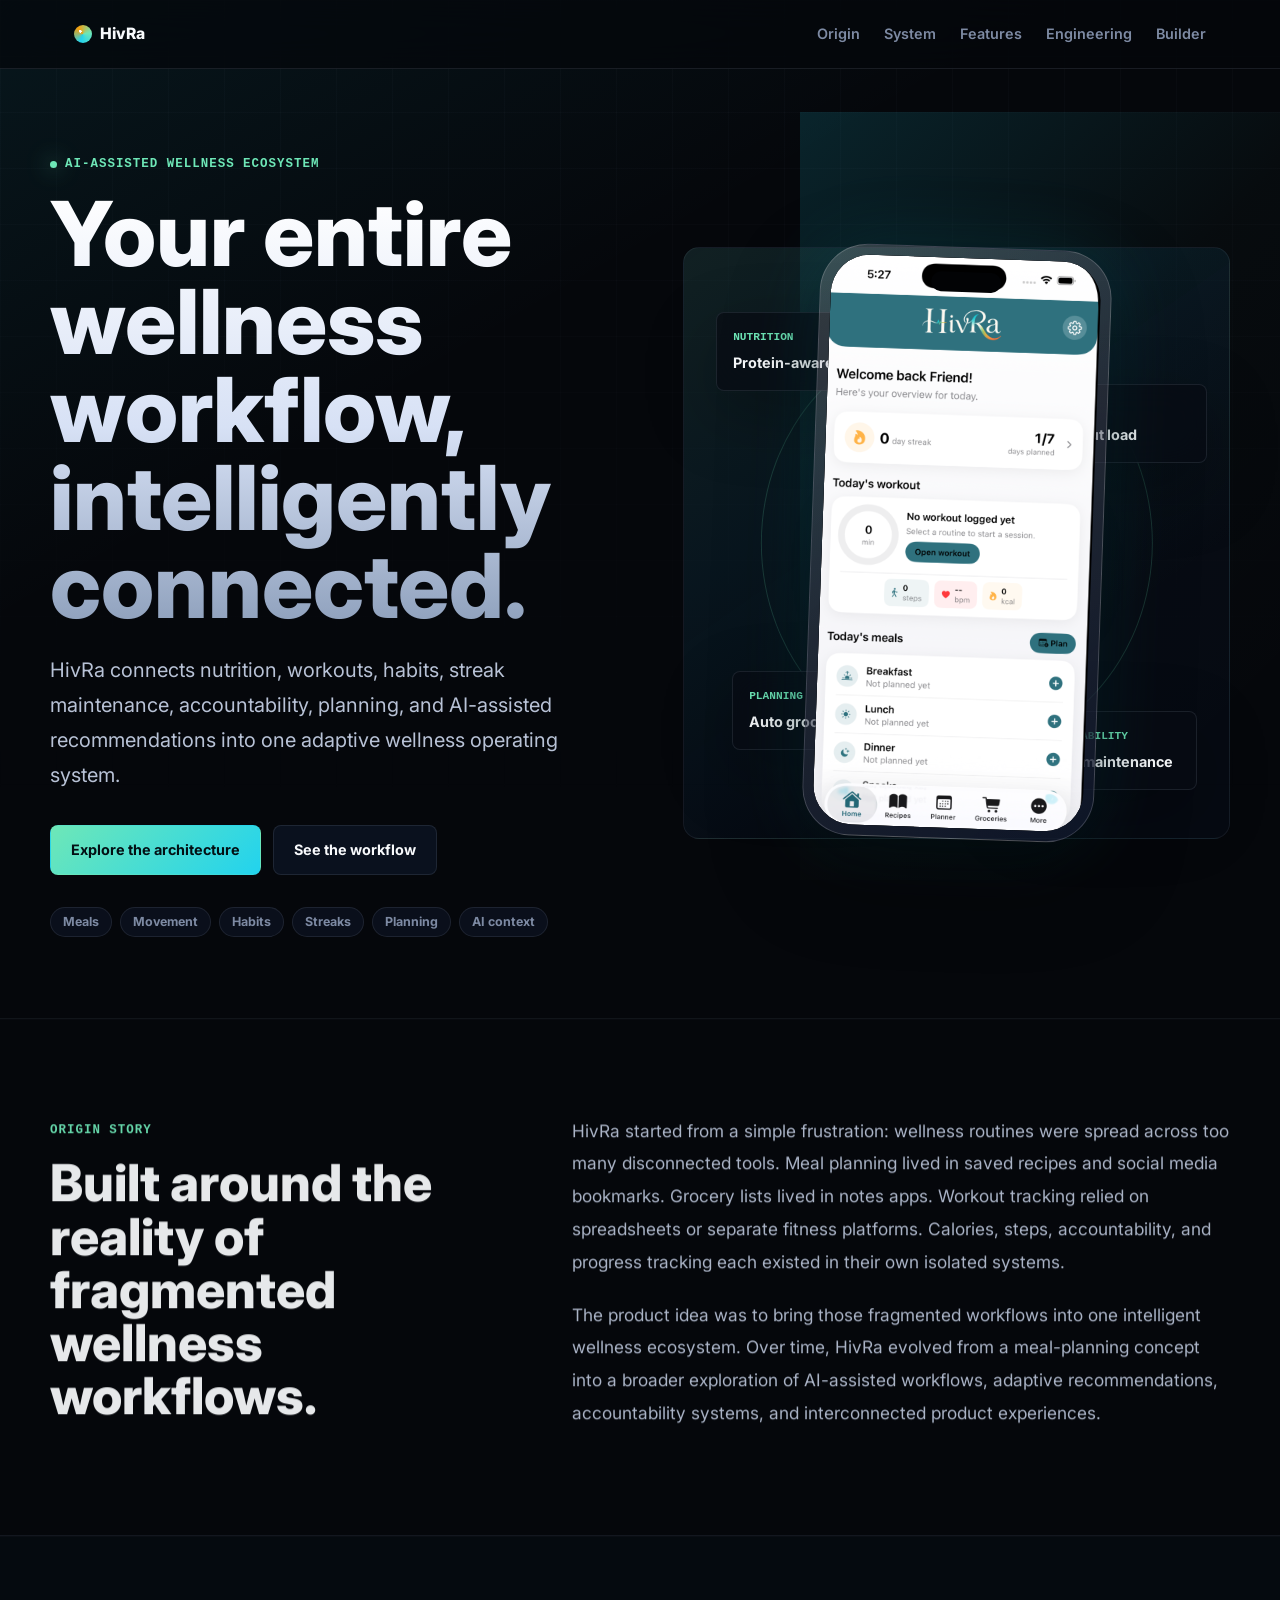
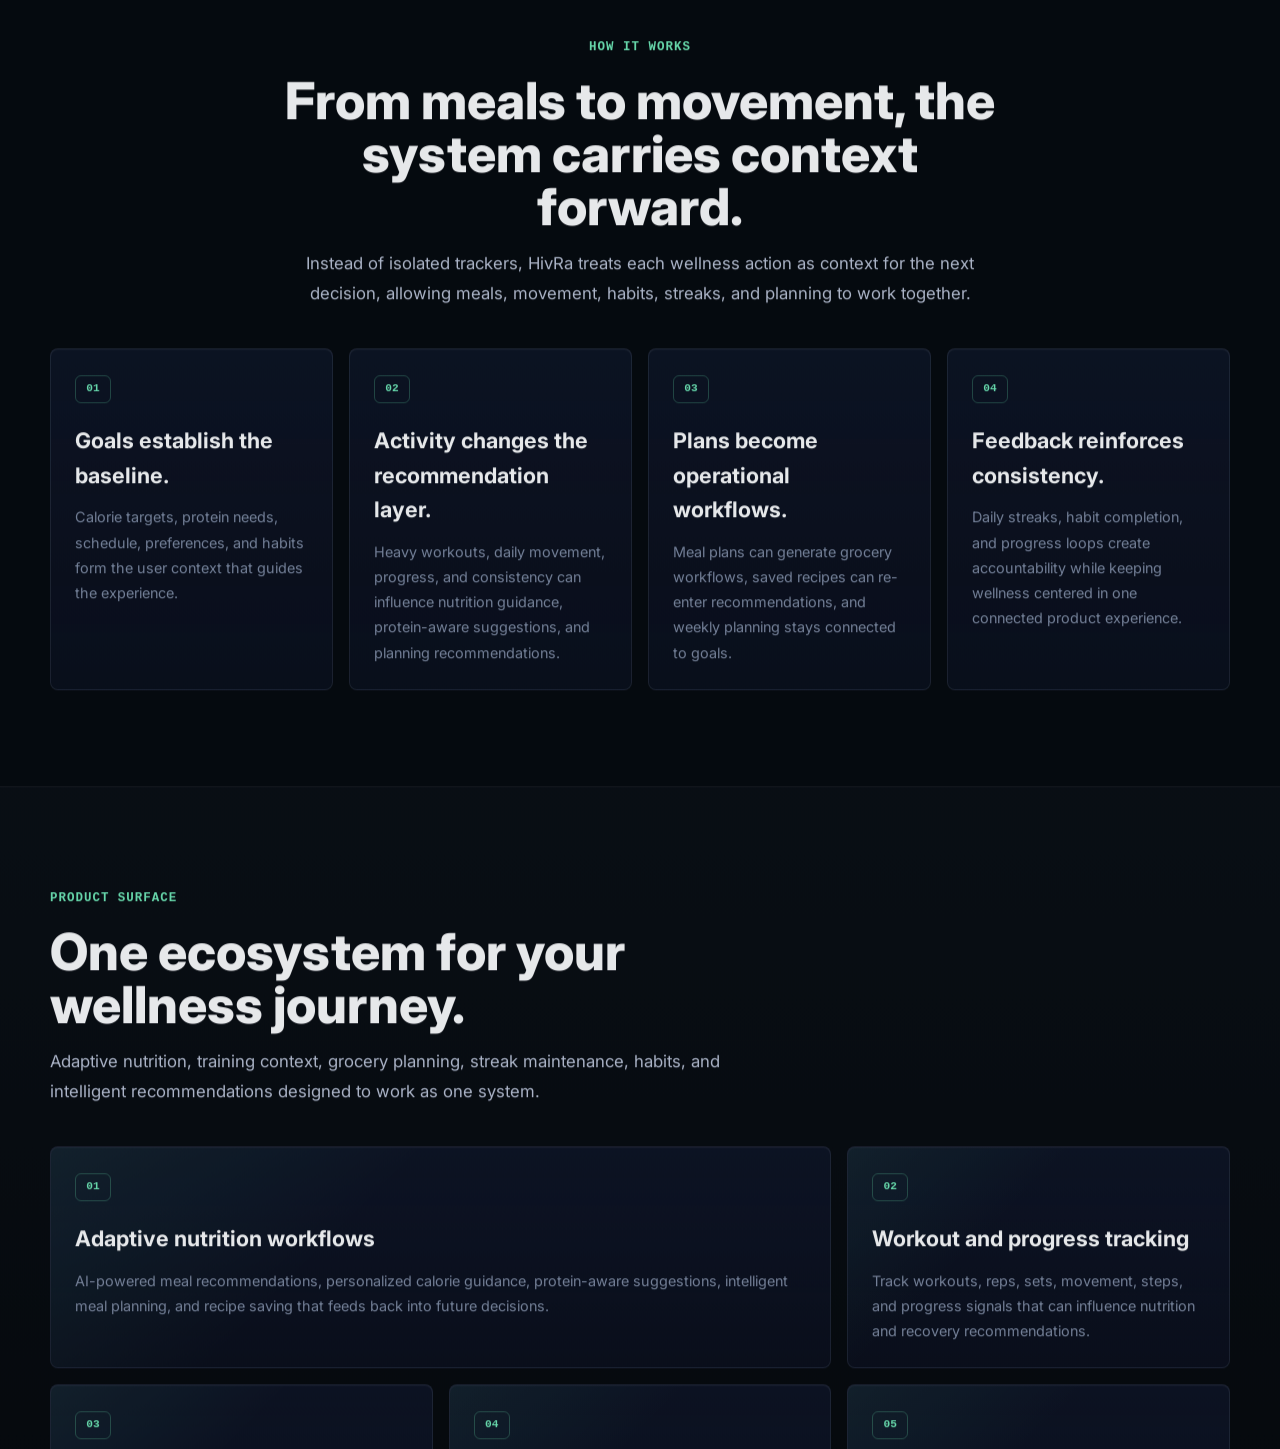
==== commit e7b38dbe: "update brand logo" ====
--- a/mealmuse-landing.html
+++ b/mealmuse-landing.html
@@ -3,12 +3,12 @@
 <head>
     <meta charset="UTF-8">
     <meta name="viewport" content="width=device-width, initial-scale=1.0">
-    <title>MealMuse - AI-Assisted Wellness Workflow Platform</title>
-    <meta name="description" content="MealMuse is an AI-assisted wellness ecosystem connecting meals, workouts, habits, accountability, planning, and intelligent recommendations into one adaptive workflow.">
+    <title>HivRa - AI-Assisted Wellness Workflow Platform</title>
+    <meta name="description" content="HivRa is an AI-assisted wellness ecosystem connecting meals, workouts, habits, streak maintenance, accountability, planning, and intelligent recommendations into one adaptive workflow.">
     <meta http-equiv="refresh" content="0; url=index.html">
     <link rel="canonical" href="index.html">
 </head>
 <body>
-    <p><a href="index.html">View the redesigned MealMuse landing page.</a></p>
+    <p><a href="index.html">View the redesigned HivRa landing page.</a></p>
 </body>
 </html>
